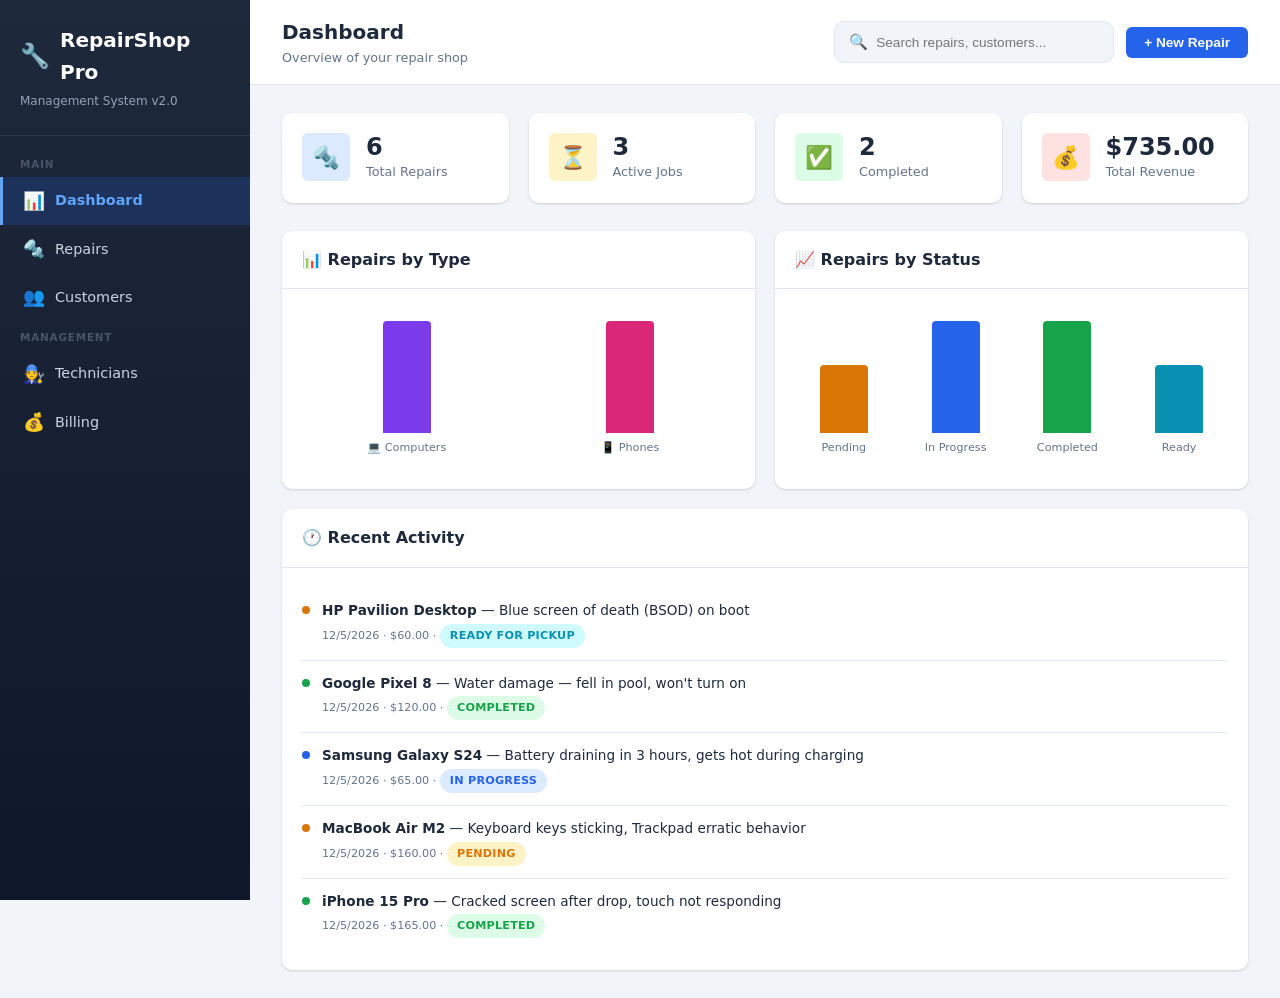
==== index.html @ 33c49027 "Create index.html" ====
<!DOCTYPE html>
<html lang="th">
<head>
    <meta charset="UTF-8">
    <meta name="viewport" content="width=device-width, initial-scale=1.0">
    <title>RepairShop Pro — Computer & Smartphone Repair Management</title>
    <link rel="stylesheet" href="style.css">
</head>
<body>

<!-- ───────── APP SHELL ───────── -->
<div class="app">
    <!-- SIDEBAR -->
    <aside class="sidebar" id="sidebar">
        <div class="sidebar-brand">
            <h1><span class="icon">🔧</span> RepairShop Pro</h1>
            <p>Management System v2.0</p>
        </div>
        <nav>
            <div class="nav-section">Main</div>
            <div class="nav-item active" data-page="dashboard">
                <span class="icon">📊</span> Dashboard
            </div>
            <div class="nav-item" data-page="repairs">
                <span class="icon">🔩</span> Repairs
            </div>
            <div class="nav-item" data-page="customers">
                <span class="icon">👥</span> Customers
            </div>
            <div class="nav-section">Management</div>
            <div class="nav-item" data-page="technicians">
                <span class="icon">🧑‍🔧</span> Technicians
            </div>
            <div class="nav-item" data-page="billing">
                <span class="icon">💰</span> Billing
            </div>
        </nav>
    </aside>

    <!-- MAIN -->
    <div class="main">
        <!-- TOP BAR -->
        <header class="topbar">
            <div class="topbar-left">
                <h2 id="pageTitle">Dashboard</h2>
                <p id="pageSubtitle">Overview of your repair shop</p>
            </div>
            <div class="topbar-right">
                <div class="search-box">
                    <span class="icon">🔍</span>
                    <input type="text" id="globalSearch" placeholder="Search repairs, customers...">
                </div>
                <button class="btn btn-primary" id="addNewBtn">+ New Repair</button>
            </div>
        </header>

        <!-- CONTENT -->
        <div class="content">

            <!-- ════════════ DASHBOARD PAGE ════════════ -->
            <div class="page active" id="page-dashboard">
                <div class="stats-grid" id="statsGrid"></div>
                <div style="display:grid; grid-template-columns:1fr 1fr; gap:20px;">
                    <div class="card">
                        <div class="card-header"><h3>📊 Repairs by Type</h3></div>
                        <div class="card-body"><div class="chart-bars" id="typeChart"></div></div>
                    </div>
                    <div class="card">
                        <div class="card-header"><h3>📈 Repairs by Status</h3></div>
                        <div class="card-body"><div class="chart-bars" id="statusChart"></div></div>
                    </div>
                </div>
                <div class="card" style="margin-top:20px;">
                    <div class="card-header"><h3>🕐 Recent Activity</h3></div>
                    <div class="card-body"><div class="activity-list" id="recentActivity"></div></div>
                </div>
            </div>

            <!-- ════════════ REPAIRS PAGE ════════════ -->
            <div class="page" id="page-repairs">
                <div style="display:flex; gap:10px; margin-bottom:18px; flex-wrap:wrap; align-items:center;">
                    <select id="filterStatus" style="padding:8px 12px; border:1px solid var(--border); border-radius:var(--radius-sm); font-size:.85rem;">
                        <option value="">All Statuses</option>
                        <option value="Pending">Pending</option>
                        <option value="In Progress">In Progress</option>
                        <option value="Completed">Completed</option>
                        <option value="Ready for Pickup">Ready for Pickup</option>
                        <option value="Cancelled">Cancelled</option>
                    </select>
                    <select id="filterType" style="padding:8px 12px; border:1px solid var(--border); border-radius:var(--radius-sm); font-size:.85rem;">
                        <option value="">All Types</option>
                        <option value="Computer">Computer</option>
                        <option value="Smartphone">Smartphone</option>
                    </select>
                    <button class="btn btn-primary" onclick="openRepairModal()">+ New Repair</button>
                </div>
                <div class="card">
                    <div class="card-body">
                        <div class="table-wrap">
                            <table>
                                <thead>
                                    <tr>
                                        <th>ID</th>
                                        <th>Customer</th>
                                        <th>Device</th>
                                        <th>Type</th>
                                        <th>Issue</th>
                                        <th>Status</th>
                                        <th>Cost</th>
                                        <th>Date</th>
                                        <th>Actions</th>
                                    </tr>
                                </thead>
                                <tbody id="repairsTable"></tbody>
                            </table>
                        </div>
                        <div class="empty-state" id="repairsEmpty" style="display:none;">
                            <div class="icon">🔩</div>
                            <h4>No repairs yet</h4>
                            <p>Click "New Repair" to add the first repair job.</p>
                        </div>
                    </div>
                </div>
            </div>

            <!-- ════════════ CUSTOMERS PAGE ════════════ -->
            <div class="page" id="page-customers">
                <div style="display:flex; gap:10px; margin-bottom:18px;">
                    <button class="btn btn-primary" onclick="openCustomerModal()">+ New Customer</button>
                </div>
                <div class="card">
                    <div class="card-body">
                        <div class="table-wrap">
                            <table>
                                <thead><tr><th>ID</th><th>Name</th><th>Email</th><th>Phone</th><th>Total Repairs</th><th>Total Spent</th><th>Actions</th></tr></thead>
                                <tbody id="customersTable"></tbody>
                            </table>
                        </div>
                        <div class="empty-state" id="customersEmpty" style="display:none;">
                            <div class="icon">👥</div>
                            <h4>No customers yet</h4>
                            <p>Add your first customer to get started.</p>
                        </div>
                    </div>
                </div>
            </div>

            <!-- ════════════ TECHNICIANS PAGE ════════════ -->
            <div class="page" id="page-technicians">
                <div style="display:flex; gap:10px; margin-bottom:18px;">
                    <button class="btn btn-primary" onclick="openTechnicianModal()">+ New Technician</button>
                </div>
                <div class="card">
                    <div class="card-body">
                        <div class="table-wrap">
                            <table>
                                <thead><tr><th>ID</th><th>Name</th><th>Specialization</th><th>Active Repairs</th><th>Completed</th><th>Rating</th><th>Actions</th></tr></thead>
                                <tbody id="techniciansTable"></tbody>
                            </table>
                        </div>
                        <div class="empty-state" id="techniciansEmpty" style="display:none;">
                            <div class="icon">🧑‍🔧</div>
                            <h4>No technicians yet</h4>
                            <p>Add technicians to assign them to repair jobs.</p>
                        </div>
                    </div>
                </div>
            </div>

            <!-- ════════════ BILLING PAGE ════════════ -->
            <div class="page" id="page-billing">
                <div class="stats-grid" id="billingStats"></div>
                <div class="card">
                    <div class="card-header"><h3>💰 Invoices</h3></div>
                    <div class="card-body">
                        <div class="table-wrap">
                            <table>
                                <thead><tr><th>Invoice #</th><th>Customer</th><th>Repair</th><th>Parts</th><th>Labor</th><th>Tax</th><th>Total</th><th>Status</th></tr></thead>
                                <tbody id="billingTable"></tbody>
                            </table>
                        </div>
                        <div class="empty-state" id="billingEmpty" style="display:none;">
                            <div class="icon">💰</div>
                            <h4>No invoices yet</h4>
                            <p>Invoices are generated when repairs are completed.</p>
                        </div>
                    </div>
                </div>
            </div>
        </div>
    </div>
</div>

<!-- ══════════════════════════════════════════ -->
<!-- MODALS -->
<!-- ══════════════════════════════════════════ -->

<!-- REPAIR MODAL -->
<div class="modal-overlay" id="repairModal">
    <div class="modal">
        <div class="modal-header">
            <h3 id="repairModalTitle">New Repair</h3>
            <button class="modal-close" onclick="closeModal('repairModal')">&times;</button>
        </div>
        <div class="modal-body">
            <form id="repairForm" class="form-grid" onsubmit="saveRepair(event)">
                <input type="hidden" id="repairId">
                <div class="form-group">
                    <label>Device Type *</label>
                    <select id="repairDeviceType" required onchange="toggleDeviceFields()">
                        <option value="">Select type...</option>
                        <option value="Computer">Computer</option>
                        <option value="Smartphone">Smartphone</option>
                    </select>
                </div>
                <div class="form-group">
                    <label>Customer *</label>
                    <select id="repairCustomer" required></select>
                </div>
                <div class="form-group">
                    <label>Technician</label>
                    <select id="repairTechnician">
                        <option value="">Unassigned</option>
                    </select>
                </div>
                <div class="form-group">
                    <label>Device Name *</label>
                    <input type="text" id="repairDeviceName" placeholder="e.g. Dell XPS 15" required>
                </div>
                <div class="form-group" id="computerSpecGroup">
                    <label>OS / Platform</label>
                    <input type="text" id="repairOS" placeholder="e.g. Windows 11, macOS">
                </div>
                <div class="form-group" id="phoneSpecGroup">
                    <label>Operating System</label>
                    <select id="repairPhoneOS">
                        <option value="">Select OS...</option>
                        <option value="iOS">iOS</option>
                        <option value="Android">Android</option>
                        <option value="HarmonyOS">HarmonyOS</option>
                    </select>
                </div>
                <div class="form-group full">
                    <label>Issue Description *</label>
                    <textarea id="repairIssue" placeholder="Describe the problem..." required></textarea>
                </div>
                <div class="form-group">
                    <label>Status</label>
                    <select id="repairStatus">
                        <option value="Pending">Pending</option>
                        <option value="In Progress">In Progress</option>
                        <option value="Completed">Completed</option>
                        <option value="Ready for Pickup">Ready for Pickup</option>
                        <option value="Cancelled">Cancelled</option>
                    </select>
                </div>
                <div class="form-group">
                    <label>Parts Cost ($)</label>
                    <input type="number" id="repairPartsCost" min="0" step="0.01" value="0">
                </div>
                <div class="form-group">
                    <label>Labor Hours</label>
                    <input type="number" id="repairLaborHours" min="0" step="0.5" value="1">
                </div>
                <div class="form-group">
                    <label>Priority</label>
                    <select id="repairPriority">
                        <option value="Normal">Normal</option>
                        <option value="High">High</option>
                        <option value="Urgent">Urgent</option>
                    </select>
                </div>
                <div class="form-group full">
                    <label>Additional Notes</label>
                    <textarea id="repairNotes" placeholder="Any extra notes..."></textarea>
                </div>
                <div class="form-actions">
                    <button type="button" class="btn btn-outline" onclick="closeModal('repairModal')">Cancel</button>
                    <button type="submit" class="btn btn-primary">Save Repair</button>
                </div>
            </form>
        </div>
    </div>
</div>

<!-- CUSTOMER MODAL -->
<div class="modal-overlay" id="customerModal">
    <div class="modal">
        <div class="modal-header">
            <h3 id="customerModalTitle">New Customer</h3>
            <button class="modal-close" onclick="closeModal('customerModal')">&times;</button>
        </div>
        <div class="modal-body">
            <form id="customerForm" class="form-grid" onsubmit="saveCustomer(event)">
                <input type="hidden" id="customerId">
                <div class="form-group">
                    <label>Full Name *</label>
                    <input type="text" id="customerName" placeholder="John Doe" required>
                </div>
                <div class="form-group">
                    <label>Email *</label>
                    <input type="email" id="customerEmail" placeholder="john@email.com" required>
                </div>
                <div class="form-group">
                    <label>Phone *</label>
                    <input type="tel" id="customerPhone" placeholder="+1 234 567 890" required>
                </div>
                <div class="form-group">
                    <label>Address</label>
                    <input type="text" id="customerAddress" placeholder="123 Main St, City">
                </div>
                <div class="form-actions">
                    <button type="button" class="btn btn-outline" onclick="closeModal('customerModal')">Cancel</button>
                    <button type="submit" class="btn btn-primary">Save Customer</button>
                </div>
            </form>
        </div>
    </div>
</div>

<!-- TECHNICIAN MODAL -->
<div class="modal-overlay" id="technicianModal">
    <div class="modal">
        <div class="modal-header">
            <h3 id="techModalTitle">New Technician</h3>
            <button class="modal-close" onclick="closeModal('technicianModal')">&times;</button>
        </div>
        <div class="modal-body">
            <form id="technicianForm" class="form-grid" onsubmit="saveTechnician(event)">
                <input type="hidden" id="technicianId">
                <div class="form-group">
                    <label>Full Name *</label>
                    <input type="text" id="techName" placeholder="Jane Smith" required>
                </div>
                <div class="form-group">
                    <label>Specialization *</label>
                    <select id="techSpecialization" required>
                        <option value="">Select...</option>
                        <option value="Computer Hardware">Computer Hardware</option>
                        <option value="Computer Software">Computer Software</option>
                        <option value="Smartphone Hardware">Smartphone Hardware</option>
                        <option value="Smartphone Software">Smartphone Software</option>
                        <option value="General">General</option>
                    </select>
                </div>
                <div class="form-group">
                    <label>Phone</label>
                    <input type="tel" id="techPhone" placeholder="+1 234 567 890">
                </div>
                <div class="form-group">
                    <label>Hourly Rate ($)</label>
                    <input type="number" id="techRate" min="0" step="0.5" value="25">
                </div>
                <div class="form-group full">
                    <label>Skills (comma-separated)</label>
                    <input type="text" id="techSkills" placeholder="e.g. Soldering, Diagnostics, Screen replacement">
                </div>
                <div class="form-actions">
                    <button type="button" class="btn btn-outline" onclick="closeModal('technicianModal')">Cancel</button>
                    <button type="submit" class="btn btn-primary">Save Technician</button>
                </div>
            </form>
        </div>
    </div>
</div>

<!-- DETAIL MODAL -->
<div class="modal-overlay" id="detailModal">
    <div class="modal">
        <div class="modal-header">
            <h3>Repair Details</h3>
            <button class="modal-close" onclick="closeModal('detailModal')">&times;</button>
        </div>
        <div class="modal-body" id="detailContent"></div>
    </div>
</div>

<!-- TOAST CONTAINER -->
<div class="toast-container" id="toastContainer"></div>

<!-- ═══════════════════════════════════════════════════════ -->
<!-- JAVASCRIPT — LINKED EXTERNAL FILE                       -->
<!-- ═══════════════════════════════════════════════════════ -->
<script src="app.js"></script>
</body>
</html>
---- style.css ----
/* ───────── CSS RESET & VARIABLES ───────── */
*, *::before, *::after { box-sizing: border-box; margin: 0; padding: 0; }

:root {
    --primary: #2563eb;
    --primary-dark: #1d4ed8;
    --primary-light: #dbeafe;
    --success: #16a34a;
    --success-light: #dcfce7;
    --warning: #d97706;
    --warning-light: #fef3c7;
    --danger: #dc2626;
    --danger-light: #fee2e2;
    --info: #0891b2;
    --info-light: #cffafe;
    --bg: #f1f5f9;
    --surface: #ffffff;
    --text: #1e293b;
    --text-muted: #64748b;
    --border: #e2e8f0;
    --shadow: 0 1px 3px rgba(0,0,0,.1), 0 1px 2px rgba(0,0,0,.06);
    --shadow-md: 0 4px 6px -1px rgba(0,0,0,.1), 0 2px 4px -2px rgba(0,0,0,.1);
    --shadow-lg: 0 10px 15px -3px rgba(0,0,0,.1), 0 4px 6px -4px rgba(0,0,0,.1);
    --radius: 10px;
    --radius-sm: 6px;
    --transition: .2s ease;
}

body {
    font-family: 'Segoe UI', system-ui, -apple-system, sans-serif;
    background: var(--bg);
    color: var(--text);
    line-height: 1.6;
    min-height: 100vh;
}

/* ───────── LAYOUT ───────── */
.app { display: flex; min-height: 100vh; }

/* ───────── SIDEBAR ───────── */
.sidebar {
    width: 250px;
    background: linear-gradient(180deg, #1e293b 0%, #0f172a 100%);
    color: #fff;
    padding: 0;
    display: flex;
    flex-direction: column;
    position: fixed;
    top: 0; left: 0; bottom: 0;
    z-index: 100;
    transition: transform var(--transition);
}

.sidebar-brand {
    padding: 24px 20px;
    border-bottom: 1px solid rgba(255,255,255,.08);
}

.sidebar-brand h1 {
    font-size: 1.25rem;
    font-weight: 700;
    display: flex;
    align-items: center;
    gap: 10px;
}

.sidebar-brand h1 .icon { font-size: 1.5rem; }

.sidebar-brand p {
    font-size: .75rem;
    color: #94a3b8;
    margin-top: 4px;
}

.sidebar nav { flex: 1; padding: 12px 0; overflow-y: auto; }

.nav-section { padding: 8px 20px 4px; font-size: .65rem; text-transform: uppercase; letter-spacing: .08em; color: #475569; font-weight: 600; }

.nav-item {
    display: flex;
    align-items: center;
    gap: 12px;
    padding: 10px 20px;
    cursor: pointer;
    transition: all var(--transition);
    color: #cbd5e1;
    font-size: .9rem;
    border-left: 3px solid transparent;
}

.nav-item:hover { background: rgba(255,255,255,.05); color: #fff; }
.nav-item.active { background: rgba(37,99,235,.2); color: #60a5fa; border-left-color: #60a5fa; font-weight: 600; }
.nav-item .icon { width: 20px; text-align: center; font-size: 1.1rem; }

/* ───────── MAIN CONTENT ───────── */
.main { flex: 1; margin-left: 250px; display: flex; flex-direction: column; min-height: 100vh; }

/* ───────── TOP BAR ───────── */
.topbar {
    background: var(--surface);
    border-bottom: 1px solid var(--border);
    padding: 16px 32px;
    display: flex;
    align-items: center;
    justify-content: space-between;
    position: sticky;
    top: 0;
    z-index: 50;
}

.topbar-left h2 { font-size: 1.25rem; font-weight: 700; }
.topbar-left p { font-size: .8rem; color: var(--text-muted); }

.topbar-right { display: flex; align-items: center; gap: 12px; }

.search-box {
    display: flex;
    align-items: center;
    background: var(--bg);
    border: 1px solid var(--border);
    border-radius: var(--radius);
    padding: 8px 14px;
    gap: 8px;
    width: 280px;
}

.search-box input {
    border: none;
    background: transparent;
    outline: none;
    font-size: .85rem;
    width: 100%;
    color: var(--text);
}

.search-box .icon { color: var(--text-muted); font-size: .95rem; }

.btn {
    display: inline-flex;
    align-items: center;
    gap: 6px;
    padding: 8px 18px;
    border: none;
    border-radius: var(--radius-sm);
    font-size: .85rem;
    font-weight: 600;
    cursor: pointer;
    transition: all var(--transition);
    white-space: nowrap;
}

.btn-primary { background: var(--primary); color: #fff; }
.btn-primary:hover { background: var(--primary-dark); }
.btn-success { background: var(--success); color: #fff; }
.btn-success:hover { background: #15803d; }
.btn-danger { background: var(--danger); color: #fff; }
.btn-danger:hover { background: #b91c1c; }
.btn-warning { background: var(--warning); color: #fff; }
.btn-warning:hover { background: #b45309; }
.btn-outline { background: transparent; color: var(--text); border: 1px solid var(--border); }
.btn-outline:hover { background: var(--bg); }
.btn-sm { padding: 5px 10px; font-size: .75rem; }
.btn-icon { padding: 6px 8px; }

/* ───────── CONTENT AREA ───────── */
.content { padding: 28px 32px; flex: 1; }

.page { display: none; }
.page.active { display: block; animation: fadeIn .3s ease; }

@keyframes fadeIn { from { opacity: 0; transform: translateY(8px); } to { opacity: 1; transform: translateY(0); } }

/* ───────── DASHBOARD CARDS ───────── */
.stats-grid {
    display: grid;
    grid-template-columns: repeat(auto-fit, minmax(220px, 1fr));
    gap: 20px;
    margin-bottom: 28px;
}

.stat-card {
    background: var(--surface);
    border-radius: var(--radius);
    padding: 20px;
    box-shadow: var(--shadow);
    display: flex;
    align-items: flex-start;
    gap: 16px;
    transition: transform var(--transition), box-shadow var(--transition);
}

.stat-card:hover { transform: translateY(-2px); box-shadow: var(--shadow-md); }

.stat-icon {
    width: 48px;
    height: 48px;
    border-radius: var(--radius-sm);
    display: flex;
    align-items: center;
    justify-content: center;
    font-size: 1.4rem;
    flex-shrink: 0;
}

.stat-icon.blue { background: var(--primary-light); }
.stat-icon.green { background: var(--success-light); }
.stat-icon.orange { background: var(--warning-light); }
.stat-icon.red { background: var(--danger-light); }

.stat-info h3 { font-size: 1.5rem; font-weight: 700; line-height: 1.2; }
.stat-info p { font-size: .8rem; color: var(--text-muted); }

/* ───────── CARDS / PANELS ───────── */
.card {
    background: var(--surface);
    border-radius: var(--radius);
    box-shadow: var(--shadow);
    overflow: hidden;
}

.card-header {
    padding: 16px 20px;
    border-bottom: 1px solid var(--border);
    display: flex;
    align-items: center;
    justify-content: space-between;
}

.card-header h3 { font-size: 1rem; font-weight: 700; }

.card-body { padding: 20px; }

/* ───────── TABLE ───────── */
.table-wrap { overflow-x: auto; }

table {
    width: 100%;
    border-collapse: collapse;
    font-size: .85rem;
}

thead th {
    text-align: left;
    padding: 12px 16px;
    background: #f8fafc;
    font-weight: 600;
    color: var(--text-muted);
    font-size: .75rem;
    text-transform: uppercase;
    letter-spacing: .04em;
    border-bottom: 1px solid var(--border);
    white-space: nowrap;
}

tbody td {
    padding: 12px 16px;
    border-bottom: 1px solid var(--border);
    vertical-align: middle;
}

tbody tr:hover { background: #f8fafc; }
tbody tr:last-child td { border-bottom: none; }

.badge {
    display: inline-block;
    padding: 3px 10px;
    border-radius: 20px;
    font-size: .7rem;
    font-weight: 600;
    text-transform: uppercase;
    letter-spacing: .02em;
}

.badge-pending { background: var(--warning-light); color: var(--warning); }
.badge-progress { background: var(--primary-light); color: var(--primary); }
.badge-completed { background: var(--success-light); color: var(--success); }
.badge-ready { background: var(--info-light); color: var(--info); }
.badge-cancelled { background: var(--danger-light); color: var(--danger); }
.badge-computer { background: #ede9fe; color: #7c3aed; }
.badge-phone { background: #fce7f3; color: #db2777; }

.actions { display: flex; gap: 4px; }

/* ───────── FORMS ───────── */
.form-grid {
    display: grid;
    grid-template-columns: 1fr 1fr;
    gap: 18px;
}

.form-group { display: flex; flex-direction: column; gap: 6px; }
.form-group.full { grid-column: 1 / -1; }

.form-group label {
    font-size: .8rem;
    font-weight: 600;
    color: var(--text-muted);
}

.form-group input,
.form-group select,
.form-group textarea {
    padding: 9px 13px;
    border: 1px solid var(--border);
    border-radius: var(--radius-sm);
    font-size: .85rem;
    font-family: inherit;
    color: var(--text);
    background: var(--surface);
    transition: border-color var(--transition);
    outline: none;
}

.form-group input:focus,
.form-group select:focus,
.form-group textarea:focus {
    border-color: var(--primary);
    box-shadow: 0 0 0 3px var(--primary-light);
}

.form-group textarea { resize: vertical; min-height: 80px; }

.form-actions {
    grid-column: 1 / -1;
    display: flex;
    gap: 10px;
    justify-content: flex-end;
    padding-top: 10px;
    border-top: 1px solid var(--border);
    margin-top: 8px;
}

/* ───────── MODAL ───────── */
.modal-overlay {
    display: none;
    position: fixed;
    inset: 0;
    background: rgba(0,0,0,.5);
    z-index: 200;
    align-items: center;
    justify-content: center;
    animation: fadeIn .2s ease;
}

.modal-overlay.active { display: flex; }

.modal {
    background: var(--surface);
    border-radius: var(--radius);
    width: 95%;
    max-width: 640px;
    max-height: 90vh;
    overflow-y: auto;
    box-shadow: var(--shadow-lg);
    animation: slideUp .3s ease;
}

@keyframes slideUp { from { transform: translateY(20px); opacity: 0; } to { transform: translateY(0); opacity: 1; } }

.modal-header {
    padding: 18px 24px;
    border-bottom: 1px solid var(--border);
    display: flex;
    align-items: center;
    justify-content: space-between;
}

.modal-header h3 { font-size: 1.1rem; font-weight: 700; }

.modal-close {
    background: none;
    border: none;
    font-size: 1.5rem;
    cursor: pointer;
    color: var(--text-muted);
    padding: 0 4px;
}

.modal-close:hover { color: var(--text); }

.modal-body { padding: 24px; }

/* ───────── EMPTY STATE ───────── */
.empty-state {
    text-align: center;
    padding: 60px 20px;
    color: var(--text-muted);
}

.empty-state .icon { font-size: 3rem; margin-bottom: 12px; }
.empty-state h4 { font-size: 1rem; color: var(--text); margin-bottom: 6px; }
.empty-state p { font-size: .85rem; max-width: 400px; margin: 0 auto; }

/* ───────── TOAST ───────── */
.toast-container {
    position: fixed;
    top: 20px;
    right: 20px;
    z-index: 300;
    display: flex;
    flex-direction: column;
    gap: 8px;
}

.toast {
    padding: 12px 20px;
    border-radius: var(--radius-sm);
    color: #fff;
    font-size: .85rem;
    font-weight: 500;
    box-shadow: var(--shadow-md);
    animation: slideIn .3s ease, fadeOut .3s ease 2.7s forwards;
    display: flex;
    align-items: center;
    gap: 8px;
}

.toast-success { background: var(--success); }
.toast-error { background: var(--danger); }
.toast-info { background: var(--primary); }

@keyframes slideIn { from { transform: translateX(100px); opacity: 0; } to { transform: translateX(0); opacity: 1; } }
@keyframes fadeOut { to { opacity: 0; transform: translateY(-10px); } }

/* ───────── CHARTS (CSS-ONLY BAR CHART) ───────── */
.chart-bars {
    display: flex;
    align-items: flex-end;
    gap: 14px;
    height: 160px;
    padding: 12px 0;
}

.chart-bar-group { flex: 1; display: flex; flex-direction: column; align-items: center; gap: 6px; height: 100%; justify-content: flex-end; }

.chart-bar {
    width: 100%;
    max-width: 48px;
    border-radius: 4px 4px 0 0;
    transition: height .5s ease;
    position: relative;
}

.chart-bar .tooltip {
    position: absolute;
    top: -28px;
    left: 50%;
    transform: translateX(-50%);
    background: var(--text);
    color: #fff;
    padding: 2px 8px;
    border-radius: 4px;
    font-size: .7rem;
    font-weight: 600;
    white-space: nowrap;
    opacity: 0;
    pointer-events: none;
    transition: opacity var(--transition);
}

.chart-bar:hover .tooltip { opacity: 1; }

.chart-label { font-size: .7rem; color: var(--text-muted); font-weight: 500; }

/* ───────── RECENT ACTIVITY ───────── */
.activity-list { display: flex; flex-direction: column; gap: 0; }

.activity-item {
    display: flex;
    gap: 12px;
    padding: 12px 0;
    border-bottom: 1px solid var(--border);
    font-size: .85rem;
}

.activity-item:last-child { border-bottom: none; }

.activity-dot {
    width: 8px;
    height: 8px;
    border-radius: 50%;
    margin-top: 6px;
    flex-shrink: 0;
}

.activity-time { font-size: .7rem; color: var(--text-muted); margin-top: 2px; }

/* ───────── RESPONSIVE ───────── */
@media (max-width: 768px) {
    .sidebar { transform: translateX(-100%); }
    .sidebar.open { transform: translateX(0); }
    .main { margin-left: 0; }
    .topbar { padding: 12px 16px; }
    .content { padding: 16px; }
    .form-grid { grid-template-columns: 1fr; }
    .stats-grid { grid-template-columns: 1fr 1fr; }
    .search-box { width: 200px; }
}

@media (max-width: 480px) {
    .stats-grid { grid-template-columns: 1fr; }
}

/* ───────── SCROLLBAR ───────── */
::-webkit-scrollbar { width: 6px; }
::-webkit-scrollbar-track { background: transparent; }
::-webkit-scrollbar-thumb { background: #cbd5e1; border-radius: 3px; }
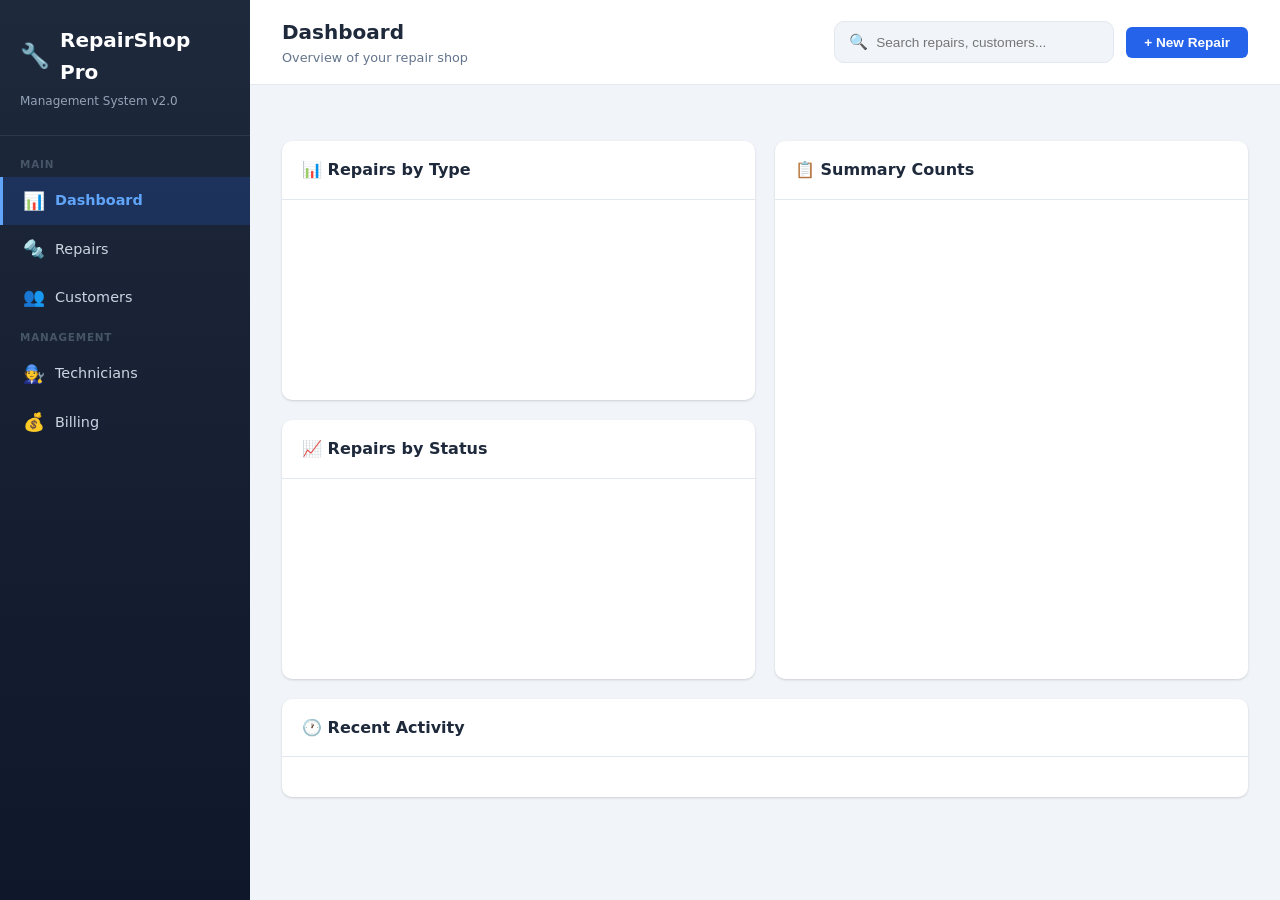
==== commit 80c9c113: "ptest01" ====
--- a/index.html
+++ b/index.html
@@ -58,70 +58,39 @@
         <div class="content">
 
             <!-- ════════════ DASHBOARD PAGE ════════════ -->
-            <div class="page active" id="page-dashboard">
-                <div class="stats-grid" id="statsGrid"></div>
-                <div style="display:grid; grid-template-columns:1fr 1fr; gap:20px;">
-                    <div class="card">
-                        <div class="card-header"><h3>📊 Repairs by Type</h3></div>
-                        <div class="card-body"><div class="chart-bars" id="typeChart"></div></div>
-                    </div>
-                    <div class="card">
-                        <div class="card-header"><h3>📈 Repairs by Status</h3></div>
-                        <div class="card-body"><div class="chart-bars" id="statusChart"></div></div>
-                    </div>
-                </div>
-                <div class="card" style="margin-top:20px;">
-                    <div class="card-header"><h3>🕐 Recent Activity</h3></div>
-                    <div class="card-body"><div class="activity-list" id="recentActivity"></div></div>
-                </div>
-            </div>
-
-            <!-- ════════════ REPAIRS PAGE ════════════ -->
-            <div class="page" id="page-repairs">
-                <div style="display:flex; gap:10px; margin-bottom:18px; flex-wrap:wrap; align-items:center;">
-                    <select id="filterStatus" style="padding:8px 12px; border:1px solid var(--border); border-radius:var(--radius-sm); font-size:.85rem;">
-                        <option value="">All Statuses</option>
-                        <option value="Pending">Pending</option>
-                        <option value="In Progress">In Progress</option>
-                        <option value="Completed">Completed</option>
-                        <option value="Ready for Pickup">Ready for Pickup</option>
-                        <option value="Cancelled">Cancelled</option>
-                    </select>
-                    <select id="filterType" style="padding:8px 12px; border:1px solid var(--border); border-radius:var(--radius-sm); font-size:.85rem;">
-                        <option value="">All Types</option>
-                        <option value="Computer">Computer</option>
-                        <option value="Smartphone">Smartphone</option>
-                    </select>
-                    <button class="btn btn-primary" onclick="openRepairModal()">+ New Repair</button>
-                </div>
-                <div class="card">
-                    <div class="card-body">
-                        <div class="table-wrap">
-                            <table>
-                                <thead>
-                                    <tr>
-                                        <th>ID</th>
-                                        <th>Customer</th>
-                                        <th>Device</th>
-                                        <th>Type</th>
-                                        <th>Issue</th>
-                                        <th>Status</th>
-                                        <th>Cost</th>
-                                        <th>Date</th>
-                                        <th>Actions</th>
-                                    </tr>
-                                </thead>
-                                <tbody id="repairsTable"></tbody>
-                            </table>
-                        </div>
-                        <div class="empty-state" id="repairsEmpty" style="display:none;">
-                            <div class="icon">🔩</div>
-                            <h4>No repairs yet</h4>
-                            <p>Click "New Repair" to add the first repair job.</p>
-                        </div>
-                    </div>
-                </div>
-            </div>
+                <div class="page active" id="page-dashboard">
+                    <div class="stats-grid" id="statsGrid"></div>
+                    
+                    <!-- แก้ไขโครงสร้างตรงนี้เป็นต้นไป -->
+                    <div style="display:grid; grid-template-columns:1fr 1fr; gap:20px;">
+                        
+                        <!-- ฝั่งซ้าย: กราฟ Type อยู่บน Status -->
+                        <div style="display:flex; flex-direction:column; gap:20px;">
+                            <div class="card">
+                                <div class="card-header"><h3>📊 Repairs by Type</h3></div>
+                                <div class="card-body"><div class="chart-bars" id="typeChart"></div></div>
+                            </div>
+                            <div class="card">
+                                <div class="card-header"><h3>📈 Repairs by Status</h3></div>
+                                <div class="card-body"><div class="chart-bars" id="statusChart"></div></div>
+                            </div>
+                        </div>
+
+                        <!-- ฝั่งขวา: สรุปจำนวนอุปกรณ์และสถานะ -->
+                        <div class="card">
+                            <div class="card-header"><h3>📋 Summary Counts</h3></div>
+                            <div class="card-body" id="summaryCounts">
+                                <!-- ข้อมูลจะถูกดึงมาใส่ตรงนี้ด้วย JavaScript -->
+                            </div>
+                        </div>
+
+                    </div>
+                    
+                    <div class="card" style="margin-top:20px;">
+                        <div class="card-header"><h3>🕐 Recent Activity</h3></div>
+                        <div class="card-body"><div class="activity-list" id="recentActivity"></div></div>
+                    </div>
+                </div>
 
             <!-- ════════════ CUSTOMERS PAGE ════════════ -->
             <div class="page" id="page-customers">
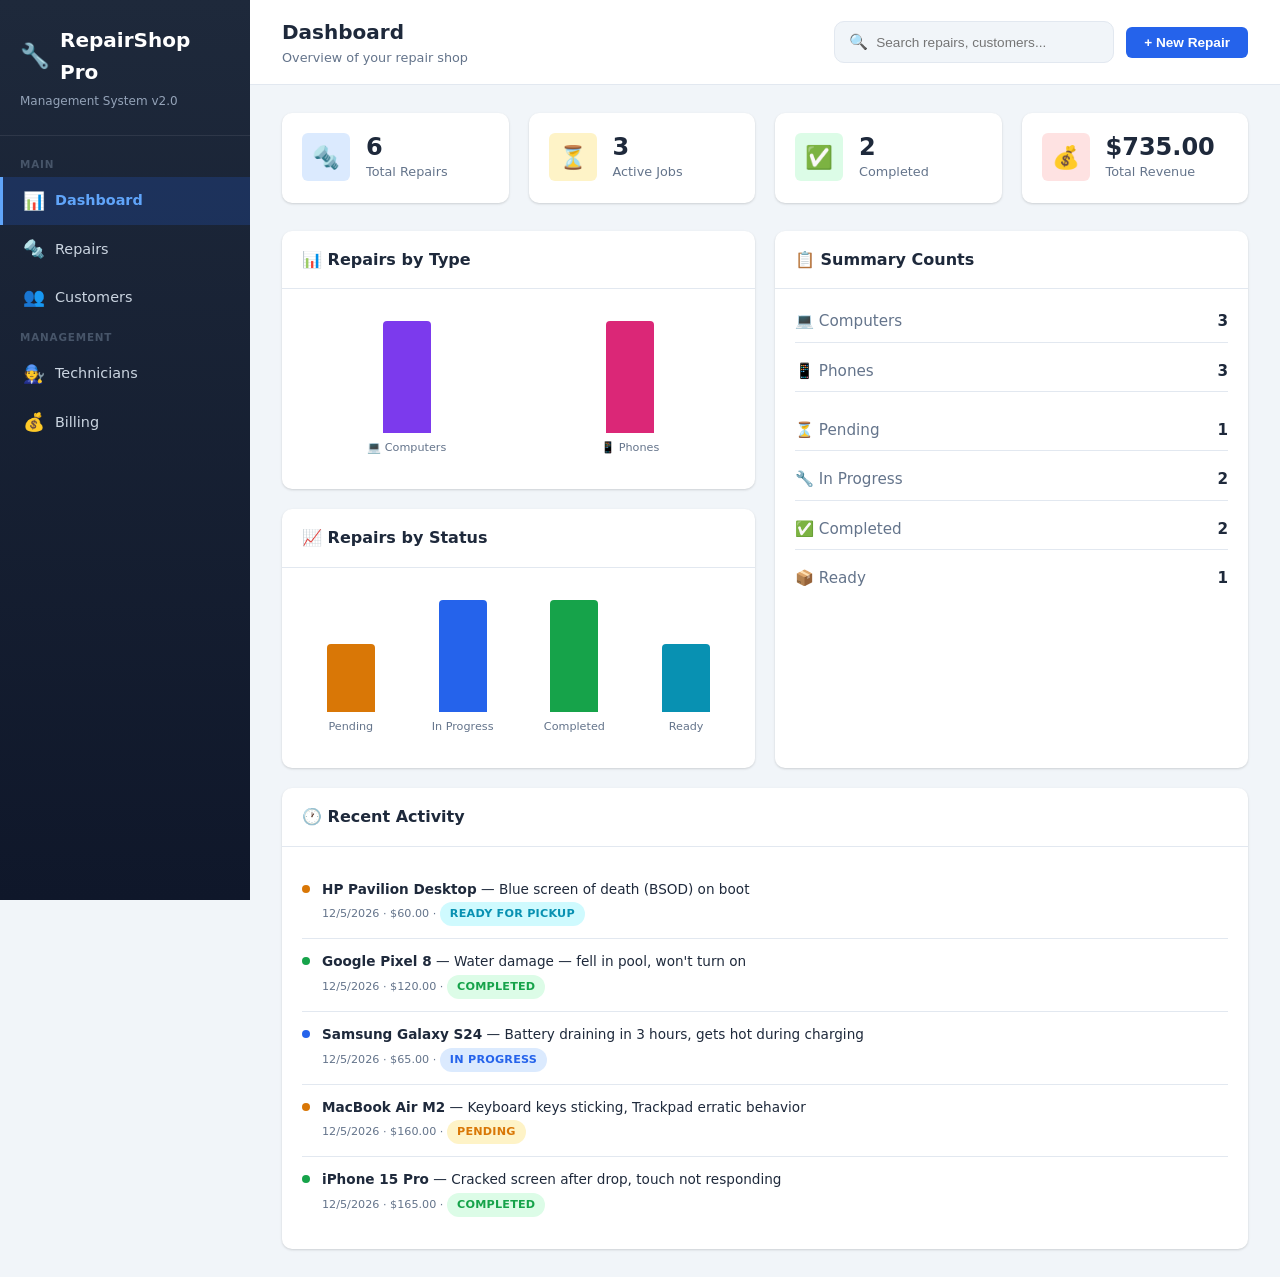
==== commit 1cf50040: "p_fixwebsize" ====
--- a/index.html
+++ b/index.html
@@ -58,39 +58,87 @@
         <div class="content">
 
             <!-- ════════════ DASHBOARD PAGE ════════════ -->
-                <div class="page active" id="page-dashboard">
-                    <div class="stats-grid" id="statsGrid"></div>
+            <div class="page active" id="page-dashboard">
+                <div class="stats-grid" id="statsGrid"></div>
+                
+                <!-- โครงสร้าง Grid แบ่งซ้าย-ขวา -->
+                <div style="display:grid; grid-template-columns:1fr 1fr; gap:20px; align-items: stretch;">
                     
-                    <!-- แก้ไขโครงสร้างตรงนี้เป็นต้นไป -->
-                    <div style="display:grid; grid-template-columns:1fr 1fr; gap:20px;">
-                        
-                        <!-- ฝั่งซ้าย: กราฟ Type อยู่บน Status -->
-                        <div style="display:flex; flex-direction:column; gap:20px;">
-                            <div class="card">
-                                <div class="card-header"><h3>📊 Repairs by Type</h3></div>
-                                <div class="card-body"><div class="chart-bars" id="typeChart"></div></div>
-                            </div>
-                            <div class="card">
-                                <div class="card-header"><h3>📈 Repairs by Status</h3></div>
-                                <div class="card-body"><div class="chart-bars" id="statusChart"></div></div>
-                            </div>
-                        </div>
-
-                        <!-- ฝั่งขวา: สรุปจำนวนอุปกรณ์และสถานะ -->
+                    <!-- ฝั่งซ้าย: กราฟ Type อยู่บน Status -->
+                    <div style="display:flex; flex-direction:column; gap:20px;">
                         <div class="card">
-                            <div class="card-header"><h3>📋 Summary Counts</h3></div>
-                            <div class="card-body" id="summaryCounts">
-                                <!-- ข้อมูลจะถูกดึงมาใส่ตรงนี้ด้วย JavaScript -->
-                            </div>
-                        </div>
-
-                    </div>
-                    
-                    <div class="card" style="margin-top:20px;">
-                        <div class="card-header"><h3>🕐 Recent Activity</h3></div>
-                        <div class="card-body"><div class="activity-list" id="recentActivity"></div></div>
-                    </div>
-                </div>
+                            <div class="card-header"><h3>📊 Repairs by Type</h3></div>
+                            <div class="card-body"><div class="chart-bars" id="typeChart"></div></div>
+                        </div>
+                        <div class="card">
+                            <div class="card-header"><h3>📈 Repairs by Status</h3></div>
+                            <div class="card-body"><div class="chart-bars" id="statusChart"></div></div>
+                        </div>
+                    </div>
+
+                    <!-- ฝั่งขวา: สรุปจำนวนอุปกรณ์และสถานะ -->
+                    <div class="card" style="display: flex; flex-direction: column;">
+                        <div class="card-header"><h3>📋 Summary Counts</h3></div>
+                        <!-- เพิ่ม id="summaryCounts" ตรงนี้เพื่อให้ app.js ดึงข้อมูลมาแสดง -->
+                        <div class="card-body" id="summaryCounts" style="flex-grow: 1;">
+                            <!-- ข้อมูลจะถูกโหลดผ่าน JavaScript -->
+                        </div>
+                    </div>
+
+                </div>
+                
+                <div class="card" style="margin-top:20px;">
+                    <div class="card-header"><h3>🕐 Recent Activity</h3></div>
+                    <div class="card-body"><div class="activity-list" id="recentActivity"></div></div>
+                </div>
+            </div>
+
+            <!-- ════════════ REPAIRS PAGE ════════════ -->
+            <div class="page" id="page-repairs">
+                <div style="display:flex; gap:10px; margin-bottom:18px; flex-wrap:wrap; align-items:center;">
+                    <select id="filterStatus" style="padding:8px 12px; border:1px solid var(--border); border-radius:var(--radius-sm); font-size:.85rem;">
+                        <option value="">All Statuses</option>
+                        <option value="Pending">Pending</option>
+                        <option value="In Progress">In Progress</option>
+                        <option value="Completed">Completed</option>
+                        <option value="Ready for Pickup">Ready for Pickup</option>
+                        <option value="Cancelled">Cancelled</option>
+                    </select>
+                    <select id="filterType" style="padding:8px 12px; border:1px solid var(--border); border-radius:var(--radius-sm); font-size:.85rem;">
+                        <option value="">All Types</option>
+                        <option value="Computer">Computer</option>
+                        <option value="Smartphone">Smartphone</option>
+                    </select>
+                    <button class="btn btn-primary" onclick="openRepairModal()">+ New Repair</button>
+                </div>
+                <div class="card">
+                    <div class="card-body">
+                        <div class="table-wrap">
+                            <table>
+                                <thead>
+                                    <tr>
+                                        <th>ID</th>
+                                        <th>Customer</th>
+                                        <th>Device</th>
+                                        <th>Type</th>
+                                        <th>Issue</th>
+                                        <th>Status</th>
+                                        <th>Cost</th>
+                                        <th>Date</th>
+                                        <th>Actions</th>
+                                    </tr>
+                                </thead>
+                                <tbody id="repairsTable"></tbody>
+                            </table>
+                        </div>
+                        <div class="empty-state" id="repairsEmpty" style="display:none;">
+                            <div class="icon">🔩</div>
+                            <h4>No repairs yet</h4>
+                            <p>Click "New Repair" to add the first repair job.</p>
+                        </div>
+                    </div>
+                </div>
+            </div>
 
             <!-- ════════════ CUSTOMERS PAGE ════════════ -->
             <div class="page" id="page-customers">
--- a/style.css
+++ b/style.css
@@ -485,23 +485,75 @@
 
 .activity-time { font-size: .7rem; color: var(--text-muted); margin-top: 2px; }
 
-/* ───────── RESPONSIVE ───────── */
+/* ───────── SCROLLBAR ───────── */
+::-webkit-scrollbar { width: 6px; }
+::-webkit-scrollbar-track { background: transparent; }
+::-webkit-scrollbar-thumb { background: #cbd5e1; border-radius: 3px; }
+
+/* ═════════════════════════════════════════════════════════════ */
+/* ───────── RESPONSIVE (ปรับแต่งใหม่ให้ยืดหยุ่นทุกอุปกรณ์) ───────── */
+/* ═════════════════════════════════════════════════════════════ */
+
+/* แท็บเล็ตและหน้าจอขนาดกลาง */
+@media (max-width: 992px) {
+    /* บังคับหน้าจอ Dashboard (กราฟและสรุป) ให้แสดงผล 1 คอลัมน์บนแท็บเล็ต/มือถือ */
+    #page-dashboard > div[style*="grid-template-columns"] {
+        grid-template-columns: 1fr !important;
+    }
+}
+
+/* แท็บเล็ตแนวตั้งและสมาร์ทโฟนทั่วไป */
 @media (max-width: 768px) {
     .sidebar { transform: translateX(-100%); }
     .sidebar.open { transform: translateX(0); }
     .main { margin-left: 0; }
-    .topbar { padding: 12px 16px; }
+    
+    /* จัดการแถบด้านบนให้พับลงมาสวยงาม */
+    .topbar { 
+        flex-direction: column; 
+        align-items: flex-start;
+        gap: 16px;
+        padding: 16px; 
+    }
+    .topbar-right {
+        width: 100%;
+        justify-content: space-between;
+    }
+    .search-box { width: 100%; max-width: none; flex-grow: 1; margin-right: 12px; }
+    
     .content { padding: 16px; }
     .form-grid { grid-template-columns: 1fr; }
     .stats-grid { grid-template-columns: 1fr 1fr; }
-    .search-box { width: 200px; }
-}
-
+    
+    /* ปรับแต่งป๊อปอัป Modal สำหรับมือถือ */
+    .modal {
+        width: 100%;
+        height: 100%;
+        max-width: none;
+        max-height: 100vh;
+        border-radius: 0;
+    }
+}
+
+/* สมาร์ทโฟนหน้าจอขนาดเล็ก */
 @media (max-width: 480px) {
     .stats-grid { grid-template-columns: 1fr; }
-}
-
-/* ───────── SCROLLBAR ───────── */
-::-webkit-scrollbar { width: 6px; }
-::-webkit-scrollbar-track { background: transparent; }
-::-webkit-scrollbar-thumb { background: #cbd5e1; border-radius: 3px; }+    
+    .topbar-right {
+        flex-direction: column;
+        align-items: stretch;
+        gap: 12px;
+    }
+    .search-box { margin-right: 0; }
+    .topbar-right .btn { width: 100%; justify-content: center; }
+
+    /* ปรับแต่งกลุ่มตัวกรองค้นหาในหน้า Repairs ให้เรียงกันเต็มจอแนวตั้ง */
+    .page > div[style*="display:flex"] {
+        flex-direction: column;
+        align-items: stretch !important;
+    }
+    .page > div[style*="display:flex"] > select,
+    .page > div[style*="display:flex"] > button {
+        width: 100%;
+    }
+}
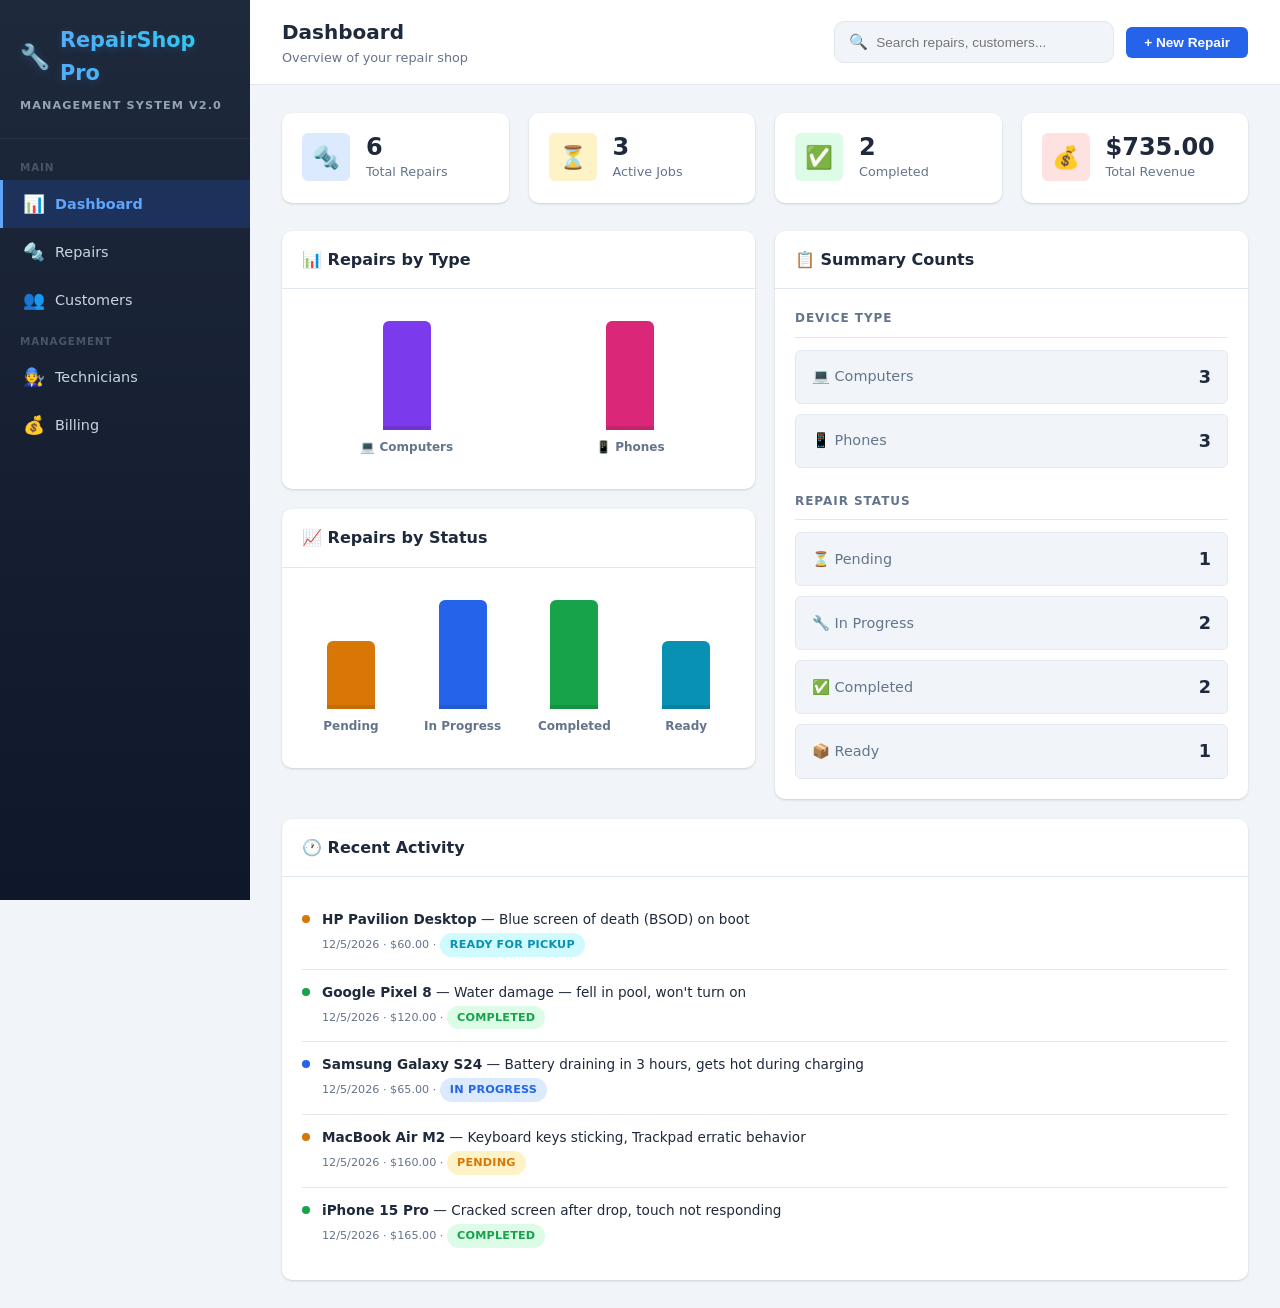
==== commit 310abde2: "p_fixrepair" ====
--- a/index.html
+++ b/index.html
@@ -95,20 +95,25 @@
 
             <!-- ════════════ REPAIRS PAGE ════════════ -->
             <div class="page" id="page-repairs">
-                <div style="display:flex; gap:10px; margin-bottom:18px; flex-wrap:wrap; align-items:center;">
-                    <select id="filterStatus" style="padding:8px 12px; border:1px solid var(--border); border-radius:var(--radius-sm); font-size:.85rem;">
-                        <option value="">All Statuses</option>
-                        <option value="Pending">Pending</option>
-                        <option value="In Progress">In Progress</option>
-                        <option value="Completed">Completed</option>
-                        <option value="Ready for Pickup">Ready for Pickup</option>
-                        <option value="Cancelled">Cancelled</option>
-                    </select>
-                    <select id="filterType" style="padding:8px 12px; border:1px solid var(--border); border-radius:var(--radius-sm); font-size:.85rem;">
-                        <option value="">All Types</option>
-                        <option value="Computer">Computer</option>
-                        <option value="Smartphone">Smartphone</option>
-                    </select>
+                <div style="display:flex; gap:12px; margin-bottom:18px; flex-wrap:wrap; align-items:center;">
+                    <div class="select-wrapper">
+                        <select id="filterStatus" class="custom-select">
+                            <option value="">📋 All Statuses</option>
+                            <option value="Pending">⏳ Pending</option>
+                            <option value="In Progress">🔧 In Progress</option>
+                            <option value="Completed">✅ Completed</option>
+                            <option value="Ready for Pickup">📦 Ready for Pickup</option>
+                            <option value="Cancelled">❌ Cancelled</option>
+                        </select>
+                    </div>
+
+                    <div class="select-wrapper">
+                        <select id="filterType" class="custom-select">
+                            <option value="">⚙️ All Types</option>
+                            <option value="Computer">💻 Computer</option>
+                            <option value="Smartphone">📱 Smartphone</option>
+                        </select>
+                    </div>
                     <button class="btn btn-primary" onclick="openRepairModal()">+ New Repair</button>
                 </div>
                 <div class="card">
--- a/style.css
+++ b/style.css
@@ -51,25 +51,75 @@
     transition: transform var(--transition);
 }
 
+/* ───────── SIDEBAR BRAND (ปรับแต่งลูกเล่นใหม่) ───────── */
 .sidebar-brand {
     padding: 24px 20px;
-    border-bottom: 1px solid rgba(255,255,255,.08);
+    border-bottom: 1px solid rgba(255,255,255,.05);
+    position: relative;
+    overflow: hidden;
+    cursor: pointer;
+    transition: background 0.3s ease;
+}
+
+.sidebar-brand::before {
+    content: '';
+    position: absolute;
+    top: -50%; left: -50%;
+    width: 200%; height: 200%;
+    background: radial-gradient(circle, rgba(56, 189, 248, 0.15) 0%, transparent 60%);
+    opacity: 0;
+    transition: opacity 0.5s ease;
+    pointer-events: none;
+    z-index: 0;
+}
+
+.sidebar-brand:hover::before {
+    opacity: 1;
+}
+
+.sidebar-brand:hover {
+    background: rgba(255, 255, 255, 0.02);
 }
 
 .sidebar-brand h1 {
-    font-size: 1.25rem;
-    font-weight: 700;
+    font-size: 1.3rem;
+    font-weight: 800;
     display: flex;
     align-items: center;
     gap: 10px;
-}
-
-.sidebar-brand h1 .icon { font-size: 1.5rem; }
+    position: relative;
+    z-index: 1;
+    background: linear-gradient(90deg, #60a5fa 0%, #22d3ee 100%);
+    -webkit-background-clip: text;
+    -webkit-text-fill-color: transparent;
+    text-shadow: 0 2px 10px rgba(96, 165, 250, 0.2);
+}
+
+.sidebar-brand h1 .icon { 
+    font-size: 1.5rem; 
+    -webkit-text-fill-color: initial;
+    display: inline-block;
+    transition: transform 0.5s cubic-bezier(0.175, 0.885, 0.32, 1.275);
+}
+
+.sidebar-brand:hover h1 .icon {
+    transform: rotate(25deg) scale(1.15);
+}
 
 .sidebar-brand p {
-    font-size: .75rem;
+    font-size: 0.7rem;
     color: #94a3b8;
-    margin-top: 4px;
+    margin-top: 6px;
+    position: relative;
+    z-index: 1;
+    text-transform: uppercase;
+    letter-spacing: 0.1em;
+    font-weight: 600;
+    transition: color 0.3s ease;
+}
+
+.sidebar-brand:hover p {
+    color: #cbd5e1;
 }
 
 .sidebar nav { flex: 1; padding: 12px 0; overflow-y: auto; }
@@ -422,46 +472,6 @@
 @keyframes slideIn { from { transform: translateX(100px); opacity: 0; } to { transform: translateX(0); opacity: 1; } }
 @keyframes fadeOut { to { opacity: 0; transform: translateY(-10px); } }
 
-/* ───────── CHARTS (CSS-ONLY BAR CHART) ───────── */
-.chart-bars {
-    display: flex;
-    align-items: flex-end;
-    gap: 14px;
-    height: 160px;
-    padding: 12px 0;
-}
-
-.chart-bar-group { flex: 1; display: flex; flex-direction: column; align-items: center; gap: 6px; height: 100%; justify-content: flex-end; }
-
-.chart-bar {
-    width: 100%;
-    max-width: 48px;
-    border-radius: 4px 4px 0 0;
-    transition: height .5s ease;
-    position: relative;
-}
-
-.chart-bar .tooltip {
-    position: absolute;
-    top: -28px;
-    left: 50%;
-    transform: translateX(-50%);
-    background: var(--text);
-    color: #fff;
-    padding: 2px 8px;
-    border-radius: 4px;
-    font-size: .7rem;
-    font-weight: 600;
-    white-space: nowrap;
-    opacity: 0;
-    pointer-events: none;
-    transition: opacity var(--transition);
-}
-
-.chart-bar:hover .tooltip { opacity: 1; }
-
-.chart-label { font-size: .7rem; color: var(--text-muted); font-weight: 500; }
-
 /* ───────── RECENT ACTIVITY ───────── */
 .activity-list { display: flex; flex-direction: column; gap: 0; }
 
@@ -491,12 +501,214 @@
 ::-webkit-scrollbar-thumb { background: #cbd5e1; border-radius: 3px; }
 
 /* ═════════════════════════════════════════════════════════════ */
-/* ───────── RESPONSIVE (ปรับแต่งใหม่ให้ยืดหยุ่นทุกอุปกรณ์) ───────── */
+/* ───────── COMPONENTS (กราฟ สรุป แอร์ดรอปดาวน์) ───────── */
+/* ═════════════════════════════════════════════════════════════ */
+
+/* ───────── CHARTS (ลูกเล่นกราฟน่าดึงดูด) ───────── */
+.chart-bars {
+    display: flex;
+    align-items: flex-end;
+    gap: 14px;
+    height: 160px;
+    padding: 12px 0;
+}
+
+.chart-bar-group { 
+    flex: 1; 
+    display: flex; 
+    flex-direction: column; 
+    align-items: center; 
+    gap: 8px; 
+    height: 100%; 
+    justify-content: flex-end; 
+}
+
+.chart-bar {
+    width: 100%;
+    max-width: 48px;
+    border-radius: 6px 6px 0 0;
+    transition: all 0.4s cubic-bezier(0.175, 0.885, 0.32, 1.275);
+    position: relative;
+    cursor: pointer;
+    box-shadow: inset 0 -4px 0 rgba(0,0,0,0.1);
+}
+
+.chart-bar:hover {
+    filter: brightness(1.15);
+    transform: translateY(-8px) scale(1.05);
+    box-shadow: 0 10px 20px rgba(0,0,0,0.15), inset 0 -4px 0 rgba(0,0,0,0.05);
+}
+
+.chart-bar:active {
+    transform: translateY(-2px) scale(0.98);
+    filter: brightness(0.9);
+    transition: all 0.1s ease;
+}
+
+.chart-bar .tooltip {
+    position: absolute;
+    top: -35px;
+    left: 50%;
+    transform: translateX(-50%) translateY(10px);
+    background: var(--text);
+    color: #fff;
+    padding: 4px 10px;
+    border-radius: 6px;
+    font-size: 0.75rem;
+    font-weight: 700;
+    white-space: nowrap;
+    opacity: 0;
+    pointer-events: none;
+    transition: all 0.3s cubic-bezier(0.68, -0.55, 0.265, 1.55);
+    box-shadow: var(--shadow-md);
+}
+
+.chart-bar .tooltip::after {
+    content: '';
+    position: absolute;
+    bottom: -4px;
+    left: 50%;
+    transform: translateX(-50%);
+    border-width: 5px 5px 0;
+    border-style: solid;
+    border-color: var(--text) transparent transparent transparent;
+}
+
+.chart-bar:hover .tooltip { 
+    opacity: 1; 
+    transform: translateX(-50%) translateY(0);
+}
+
+.chart-label { 
+    font-size: 0.75rem; 
+    color: var(--text-muted); 
+    font-weight: 600; 
+    transition: color 0.3s ease;
+}
+
+.chart-bar-group:hover .chart-label {
+    color: var(--text);
+}
+
+/* ───────── SUMMARY COUNTS (ลูกเล่น Gradient & Hover) ───────── */
+.summary-group {
+    margin-bottom: 24px;
+}
+.summary-group:last-child {
+    margin-bottom: 0;
+}
+.summary-title {
+    font-size: 0.75rem;
+    font-weight: 700;
+    color: var(--text-muted);
+    text-transform: uppercase;
+    letter-spacing: 0.08em;
+    margin-bottom: 12px;
+    border-bottom: 1px solid var(--border);
+    padding-bottom: 8px;
+}
+.summary-item {
+    display: flex;
+    justify-content: space-between;
+    align-items: center;
+    padding: 12px 16px;
+    margin-bottom: 10px;
+    background: var(--bg);
+    border: 1px solid var(--border);
+    border-radius: var(--radius-sm);
+    transition: all 0.3s ease;
+    cursor: pointer;
+}
+.summary-item:last-child {
+    margin-bottom: 0;
+}
+.summary-item span {
+    font-size: 0.9rem;
+    color: var(--text-muted);
+    transition: color 0.3s ease;
+}
+.summary-item strong {
+    font-size: 1.1rem;
+    color: var(--text);
+    transition: color 0.3s ease;
+}
+
+.summary-item:hover {
+    background: linear-gradient(135deg, var(--primary), var(--info));
+    transform: translateY(-3px) scale(1.02);
+    box-shadow: 0 8px 15px rgba(37, 99, 235, 0.25);
+    border-color: transparent;
+}
+.summary-item:hover span, 
+.summary-item:hover strong {
+    color: #ffffff;
+}
+
+/* ───────── CUSTOM SELECT (Dropdown โมเดิร์นในหน้า Repairs) ───────── */
+.select-wrapper {
+    position: relative;
+    display: inline-block;
+    min-width: 160px;
+}
+
+.select-wrapper::after {
+    content: "▼";
+    font-size: 0.6rem;
+    color: var(--primary);
+    position: absolute;
+    right: 14px;
+    top: 50%;
+    transform: translateY(-50%);
+    pointer-events: none;
+    transition: transform 0.3s ease;
+}
+
+.select-wrapper:focus-within::after {
+    transform: translateY(-50%) rotate(180deg);
+}
+
+.custom-select {
+    appearance: none;
+    -webkit-appearance: none;
+    -moz-appearance: none;
+    width: 100%;
+    padding: 10px 36px 10px 16px;
+    background: var(--surface);
+    border: 1.5px solid var(--border);
+    border-radius: var(--radius-sm);
+    font-size: 0.85rem;
+    font-weight: 500;
+    color: var(--text);
+    cursor: pointer;
+    box-shadow: 0 2px 4px rgba(0,0,0,0.02);
+    transition: all 0.3s ease;
+}
+
+.custom-select:hover {
+    border-color: #93c5fd;
+    background: #f8fafc;
+}
+
+.custom-select:focus {
+    outline: none;
+    border-color: var(--primary);
+    box-shadow: 0 0 0 4px var(--primary-light);
+    background: var(--surface);
+}
+
+.custom-select option {
+    background: var(--surface);
+    color: var(--text);
+    padding: 10px;
+    font-size: 0.85rem;
+}
+
+/* ═════════════════════════════════════════════════════════════ */
+/* ───────── RESPONSIVE (ปรับหน้าจอให้ยืดหยุ่นทุกอุปกรณ์) ───────── */
 /* ═════════════════════════════════════════════════════════════ */
 
 /* แท็บเล็ตและหน้าจอขนาดกลาง */
 @media (max-width: 992px) {
-    /* บังคับหน้าจอ Dashboard (กราฟและสรุป) ให้แสดงผล 1 คอลัมน์บนแท็บเล็ต/มือถือ */
     #page-dashboard > div[style*="grid-template-columns"] {
         grid-template-columns: 1fr !important;
     }
@@ -508,7 +720,6 @@
     .sidebar.open { transform: translateX(0); }
     .main { margin-left: 0; }
     
-    /* จัดการแถบด้านบนให้พับลงมาสวยงาม */
     .topbar { 
         flex-direction: column; 
         align-items: flex-start;
@@ -525,7 +736,6 @@
     .form-grid { grid-template-columns: 1fr; }
     .stats-grid { grid-template-columns: 1fr 1fr; }
     
-    /* ปรับแต่งป๊อปอัป Modal สำหรับมือถือ */
     .modal {
         width: 100%;
         height: 100%;
@@ -552,7 +762,7 @@
         flex-direction: column;
         align-items: stretch !important;
     }
-    .page > div[style*="display:flex"] > select,
+    .page > div[style*="display:flex"] > .select-wrapper,
     .page > div[style*="display:flex"] > button {
         width: 100%;
     }
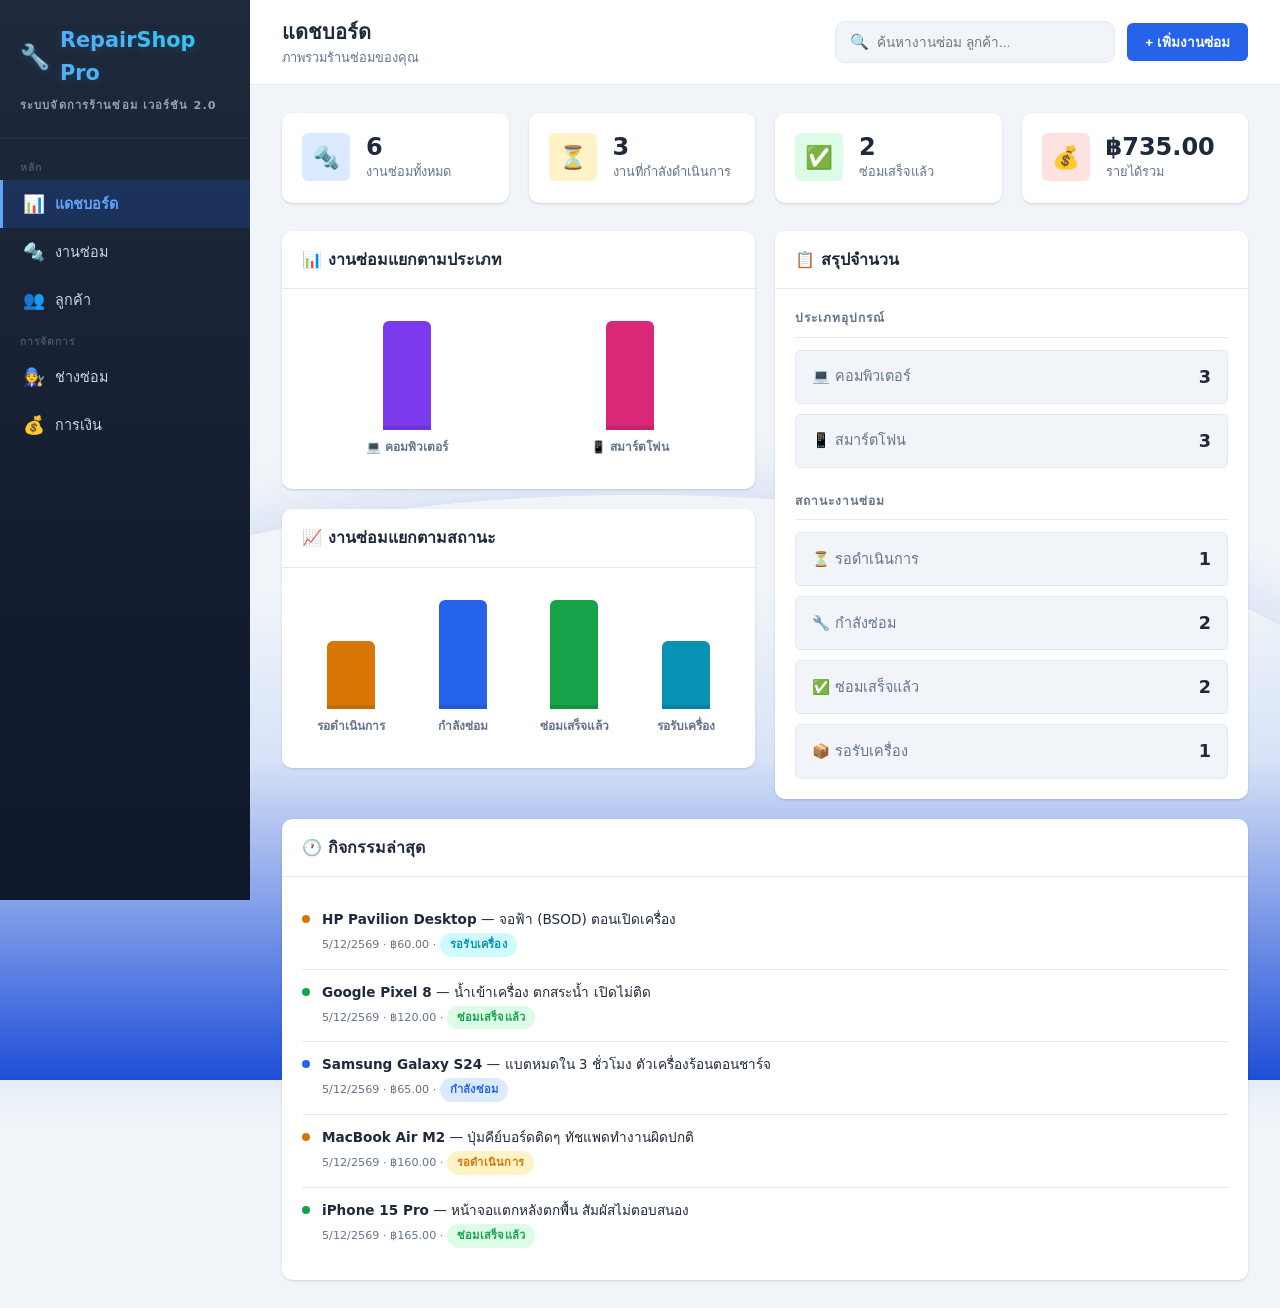
==== commit b8f410f2: "Update index.html" ====
--- a/index.html
+++ b/index.html
@@ -3,7 +3,7 @@
 <head>
     <meta charset="UTF-8">
     <meta name="viewport" content="width=device-width, initial-scale=1.0">
-    <title>RepairShop Pro — Computer & Smartphone Repair Management</title>
+    <title>RepairShop Pro — ระบบจัดการร้านซ่อมคอมพิวเตอร์และสมาร์ตโฟน</title>
     <link rel="stylesheet" href="style.css">
 </head>
 <body>
@@ -14,25 +14,25 @@
     <aside class="sidebar" id="sidebar">
         <div class="sidebar-brand">
             <h1><span class="icon">🔧</span> RepairShop Pro</h1>
-            <p>Management System v2.0</p>
+            <p>ระบบจัดการร้านซ่อม เวอร์ชัน 2.0</p>
         </div>
         <nav>
-            <div class="nav-section">Main</div>
+            <div class="nav-section">หลัก</div>
             <div class="nav-item active" data-page="dashboard">
-                <span class="icon">📊</span> Dashboard
+                <span class="icon">📊</span> แดชบอร์ด
             </div>
             <div class="nav-item" data-page="repairs">
-                <span class="icon">🔩</span> Repairs
+                <span class="icon">🔩</span> งานซ่อม
             </div>
             <div class="nav-item" data-page="customers">
-                <span class="icon">👥</span> Customers
-            </div>
-            <div class="nav-section">Management</div>
+                <span class="icon">👥</span> ลูกค้า
+            </div>
+            <div class="nav-section">การจัดการ</div>
             <div class="nav-item" data-page="technicians">
-                <span class="icon">🧑‍🔧</span> Technicians
+                <span class="icon">🧑‍🔧</span> ช่างซ่อม
             </div>
             <div class="nav-item" data-page="billing">
-                <span class="icon">💰</span> Billing
+                <span class="icon">💰</span> การเงิน
             </div>
         </nav>
     </aside>
@@ -42,15 +42,15 @@
         <!-- TOP BAR -->
         <header class="topbar">
             <div class="topbar-left">
-                <h2 id="pageTitle">Dashboard</h2>
-                <p id="pageSubtitle">Overview of your repair shop</p>
+                <h2 id="pageTitle">แดชบอร์ด</h2>
+                <p id="pageSubtitle">ภาพรวมร้านซ่อมของคุณ</p>
             </div>
             <div class="topbar-right">
                 <div class="search-box">
                     <span class="icon">🔍</span>
-                    <input type="text" id="globalSearch" placeholder="Search repairs, customers...">
-                </div>
-                <button class="btn btn-primary" id="addNewBtn">+ New Repair</button>
+                    <input type="text" id="globalSearch" placeholder="ค้นหางานซ่อม ลูกค้า...">
+                </div>
+                <button class="btn btn-primary" id="addNewBtn">+ เพิ่มงานซ่อม</button>
             </div>
         </header>
 
@@ -67,18 +67,18 @@
                     <!-- ฝั่งซ้าย: กราฟ Type อยู่บน Status -->
                     <div style="display:flex; flex-direction:column; gap:20px;">
                         <div class="card">
-                            <div class="card-header"><h3>📊 Repairs by Type</h3></div>
+                            <div class="card-header"><h3>📊 งานซ่อมแยกตามประเภท</h3></div>
                             <div class="card-body"><div class="chart-bars" id="typeChart"></div></div>
                         </div>
                         <div class="card">
-                            <div class="card-header"><h3>📈 Repairs by Status</h3></div>
+                            <div class="card-header"><h3>📈 งานซ่อมแยกตามสถานะ</h3></div>
                             <div class="card-body"><div class="chart-bars" id="statusChart"></div></div>
                         </div>
                     </div>
 
                     <!-- ฝั่งขวา: สรุปจำนวนอุปกรณ์และสถานะ -->
                     <div class="card" style="display: flex; flex-direction: column;">
-                        <div class="card-header"><h3>📋 Summary Counts</h3></div>
+                        <div class="card-header"><h3>📋 สรุปจำนวน</h3></div>
                         <!-- เพิ่ม id="summaryCounts" ตรงนี้เพื่อให้ app.js ดึงข้อมูลมาแสดง -->
                         <div class="card-body" id="summaryCounts" style="flex-grow: 1;">
                             <!-- ข้อมูลจะถูกโหลดผ่าน JavaScript -->
@@ -88,7 +88,7 @@
                 </div>
                 
                 <div class="card" style="margin-top:20px;">
-                    <div class="card-header"><h3>🕐 Recent Activity</h3></div>
+                    <div class="card-header"><h3>🕐 กิจกรรมล่าสุด</h3></div>
                     <div class="card-body"><div class="activity-list" id="recentActivity"></div></div>
                 </div>
             </div>
@@ -98,23 +98,23 @@
                 <div style="display:flex; gap:12px; margin-bottom:18px; flex-wrap:wrap; align-items:center;">
                     <div class="select-wrapper">
                         <select id="filterStatus" class="custom-select">
-                            <option value="">📋 All Statuses</option>
-                            <option value="Pending">⏳ Pending</option>
-                            <option value="In Progress">🔧 In Progress</option>
-                            <option value="Completed">✅ Completed</option>
-                            <option value="Ready for Pickup">📦 Ready for Pickup</option>
-                            <option value="Cancelled">❌ Cancelled</option>
+                            <option value="">📋 ทุกสถานะ</option>
+                            <option value="Pending">⏳ รอดำเนินการ</option>
+                            <option value="In Progress">🔧 กำลังซ่อม</option>
+                            <option value="Completed">✅ ซ่อมเสร็จแล้ว</option>
+                            <option value="Ready for Pickup">📦 รอรับเครื่อง</option>
+                            <option value="Cancelled">❌ ยกเลิก</option>
                         </select>
                     </div>
 
                     <div class="select-wrapper">
                         <select id="filterType" class="custom-select">
-                            <option value="">⚙️ All Types</option>
-                            <option value="Computer">💻 Computer</option>
-                            <option value="Smartphone">📱 Smartphone</option>
+                            <option value="">⚙️ ทุกประเภท</option>
+                            <option value="Computer">💻 คอมพิวเตอร์</option>
+                            <option value="Smartphone">📱 สมาร์ตโฟน</option>
                         </select>
                     </div>
-                    <button class="btn btn-primary" onclick="openRepairModal()">+ New Repair</button>
+                    <button class="btn btn-primary" onclick="openRepairModal()">+ เพิ่มงานซ่อม</button>
                 </div>
                 <div class="card">
                     <div class="card-body">
@@ -122,15 +122,15 @@
                             <table>
                                 <thead>
                                     <tr>
-                                        <th>ID</th>
-                                        <th>Customer</th>
-                                        <th>Device</th>
-                                        <th>Type</th>
-                                        <th>Issue</th>
-                                        <th>Status</th>
-                                        <th>Cost</th>
-                                        <th>Date</th>
-                                        <th>Actions</th>
+                                        <th>รหัส</th>
+                                        <th>ลูกค้า</th>
+                                        <th>อุปกรณ์</th>
+                                        <th>ประเภท</th>
+                                        <th>อาการเสีย</th>
+                                        <th>สถานะ</th>
+                                        <th>ค่าซ่อม</th>
+                                        <th>วันที่</th>
+                                        <th>จัดการ</th>
                                     </tr>
                                 </thead>
                                 <tbody id="repairsTable"></tbody>
@@ -138,8 +138,8 @@
                         </div>
                         <div class="empty-state" id="repairsEmpty" style="display:none;">
                             <div class="icon">🔩</div>
-                            <h4>No repairs yet</h4>
-                            <p>Click "New Repair" to add the first repair job.</p>
+                            <h4>ยังไม่มีงานซ่อม</h4>
+                            <p>คลิกปุ่ม "เพิ่มงานซ่อม" เพื่อเพิ่มงานซ่อมรายการแรก</p>
                         </div>
                     </div>
                 </div>
@@ -148,20 +148,20 @@
             <!-- ════════════ CUSTOMERS PAGE ════════════ -->
             <div class="page" id="page-customers">
                 <div style="display:flex; gap:10px; margin-bottom:18px;">
-                    <button class="btn btn-primary" onclick="openCustomerModal()">+ New Customer</button>
+                    <button class="btn btn-primary" onclick="openCustomerModal()">+ เพิ่มลูกค้า</button>
                 </div>
                 <div class="card">
                     <div class="card-body">
                         <div class="table-wrap">
                             <table>
-                                <thead><tr><th>ID</th><th>Name</th><th>Email</th><th>Phone</th><th>Total Repairs</th><th>Total Spent</th><th>Actions</th></tr></thead>
+                                <thead><tr><th>รหัส</th><th>ชื่อ-นามสกุล</th><th>อีเมล</th><th>เบอร์โทรศัพท์</th><th>จำนวนงานซ่อม</th><th>ยอดใช้จ่ายรวม</th><th>จัดการ</th></tr></thead>
                                 <tbody id="customersTable"></tbody>
                             </table>
                         </div>
                         <div class="empty-state" id="customersEmpty" style="display:none;">
                             <div class="icon">👥</div>
-                            <h4>No customers yet</h4>
-                            <p>Add your first customer to get started.</p>
+                            <h4>ยังไม่มีข้อมูลลูกค้า</h4>
+                            <p>เพิ่มลูกค้ารายแรกเพื่อเริ่มต้นใช้งาน</p>
                         </div>
                     </div>
                 </div>
@@ -170,20 +170,20 @@
             <!-- ════════════ TECHNICIANS PAGE ════════════ -->
             <div class="page" id="page-technicians">
                 <div style="display:flex; gap:10px; margin-bottom:18px;">
-                    <button class="btn btn-primary" onclick="openTechnicianModal()">+ New Technician</button>
+                    <button class="btn btn-primary" onclick="openTechnicianModal()">+ เพิ่มช่างซ่อม</button>
                 </div>
                 <div class="card">
                     <div class="card-body">
                         <div class="table-wrap">
                             <table>
-                                <thead><tr><th>ID</th><th>Name</th><th>Specialization</th><th>Active Repairs</th><th>Completed</th><th>Rating</th><th>Actions</th></tr></thead>
+                                <thead><tr><th>รหัส</th><th>ชื่อ-นามสกุล</th><th>ความเชี่ยวชาญ</th><th>งานที่กำลังซ่อม</th><th>ซ่อมเสร็จแล้ว</th><th>คะแนน</th><th>จัดการ</th></tr></thead>
                                 <tbody id="techniciansTable"></tbody>
                             </table>
                         </div>
                         <div class="empty-state" id="techniciansEmpty" style="display:none;">
                             <div class="icon">🧑‍🔧</div>
-                            <h4>No technicians yet</h4>
-                            <p>Add technicians to assign them to repair jobs.</p>
+                            <h4>ยังไม่มีข้อมูลช่างซ่อม</h4>
+                            <p>เพิ่มช่างซ่อมเพื่อมอบหมายงานซ่อม</p>
                         </div>
                     </div>
                 </div>
@@ -193,18 +193,18 @@
             <div class="page" id="page-billing">
                 <div class="stats-grid" id="billingStats"></div>
                 <div class="card">
-                    <div class="card-header"><h3>💰 Invoices</h3></div>
+                    <div class="card-header"><h3>💰 ใบแจ้งหนี้</h3></div>
                     <div class="card-body">
                         <div class="table-wrap">
                             <table>
-                                <thead><tr><th>Invoice #</th><th>Customer</th><th>Repair</th><th>Parts</th><th>Labor</th><th>Tax</th><th>Total</th><th>Status</th></tr></thead>
+                                <thead><tr><th>เลขที่ใบแจ้งหนี้</th><th>ลูกค้า</th><th>งานซ่อม</th><th>ค่าอะไหล่</th><th>ค่าแรง</th><th>ภาษี</th><th>รวม</th><th>สถานะ</th></tr></thead>
                                 <tbody id="billingTable"></tbody>
                             </table>
                         </div>
                         <div class="empty-state" id="billingEmpty" style="display:none;">
                             <div class="icon">💰</div>
-                            <h4>No invoices yet</h4>
-                            <p>Invoices are generated when repairs are completed.</p>
+                            <h4>ยังไม่มีใบแจ้งหนี้</h4>
+                            <p>ใบแจ้งหนี้จะถูกสร้างอัตโนมัติเมื่องานซ่อมเสร็จสิ้น</p>
                         </div>
                     </div>
                 </div>
@@ -221,84 +221,84 @@
 <div class="modal-overlay" id="repairModal">
     <div class="modal">
         <div class="modal-header">
-            <h3 id="repairModalTitle">New Repair</h3>
+            <h3 id="repairModalTitle">เพิ่มงานซ่อม</h3>
             <button class="modal-close" onclick="closeModal('repairModal')">&times;</button>
         </div>
         <div class="modal-body">
             <form id="repairForm" class="form-grid" onsubmit="saveRepair(event)">
                 <input type="hidden" id="repairId">
                 <div class="form-group">
-                    <label>Device Type *</label>
+                    <label>ประเภทอุปกรณ์ *</label>
                     <select id="repairDeviceType" required onchange="toggleDeviceFields()">
-                        <option value="">Select type...</option>
-                        <option value="Computer">Computer</option>
-                        <option value="Smartphone">Smartphone</option>
-                    </select>
-                </div>
-                <div class="form-group">
-                    <label>Customer *</label>
+                        <option value="">เลือกประเภท...</option>
+                        <option value="Computer">คอมพิวเตอร์</option>
+                        <option value="Smartphone">สมาร์ตโฟน</option>
+                    </select>
+                </div>
+                <div class="form-group">
+                    <label>ลูกค้า *</label>
                     <select id="repairCustomer" required></select>
                 </div>
                 <div class="form-group">
-                    <label>Technician</label>
+                    <label>ช่างผู้รับผิดชอบ</label>
                     <select id="repairTechnician">
-                        <option value="">Unassigned</option>
-                    </select>
-                </div>
-                <div class="form-group">
-                    <label>Device Name *</label>
-                    <input type="text" id="repairDeviceName" placeholder="e.g. Dell XPS 15" required>
+                        <option value="">ยังไม่มอบหมาย</option>
+                    </select>
+                </div>
+                <div class="form-group">
+                    <label>ชื่ออุปกรณ์ *</label>
+                    <input type="text" id="repairDeviceName" placeholder="เช่น Dell XPS 15" required>
                 </div>
                 <div class="form-group" id="computerSpecGroup">
-                    <label>OS / Platform</label>
-                    <input type="text" id="repairOS" placeholder="e.g. Windows 11, macOS">
+                    <label>ระบบปฏิบัติการ / แพลตฟอร์ม</label>
+                    <input type="text" id="repairOS" placeholder="เช่น Windows 11, macOS">
                 </div>
                 <div class="form-group" id="phoneSpecGroup">
-                    <label>Operating System</label>
+                    <label>ระบบปฏิบัติการมือถือ</label>
                     <select id="repairPhoneOS">
-                        <option value="">Select OS...</option>
+                        <option value="">เลือกระบบปฏิบัติการ...</option>
                         <option value="iOS">iOS</option>
                         <option value="Android">Android</option>
                         <option value="HarmonyOS">HarmonyOS</option>
                     </select>
                 </div>
                 <div class="form-group full">
-                    <label>Issue Description *</label>
-                    <textarea id="repairIssue" placeholder="Describe the problem..." required></textarea>
-                </div>
-                <div class="form-group">
-                    <label>Status</label>
+                    <label>อาการเสีย *</label>
+                    <textarea id="repairIssue" placeholder="อธิบายอาการเสีย..." required></textarea>
+                </div>
+                <div class="form-group">
+                    <label>สถานะ</label>
                     <select id="repairStatus">
-                        <option value="Pending">Pending</option>
-                        <option value="In Progress">In Progress</option>
-                        <option value="Completed">Completed</option>
-                        <option value="Ready for Pickup">Ready for Pickup</option>
-                        <option value="Cancelled">Cancelled</option>
-                    </select>
-                </div>
-                <div class="form-group">
-                    <label>Parts Cost ($)</label>
+                        <option value="Pending">รอดำเนินการ</option>
+                        <option value="In Progress">กำลังซ่อม</option>
+                        <option value="Completed">ซ่อมเสร็จแล้ว</option>
+                        <option value="Ready for Pickup">รอรับเครื่อง</option>
+                        <option value="Cancelled">ยกเลิก</option>
+                    </select>
+                </div>
+                <div class="form-group">
+                    <label>ค่าอะไหล่ (บาท)</label>
                     <input type="number" id="repairPartsCost" min="0" step="0.01" value="0">
                 </div>
                 <div class="form-group">
-                    <label>Labor Hours</label>
+                    <label>ชั่วโมงงานซ่อม</label>
                     <input type="number" id="repairLaborHours" min="0" step="0.5" value="1">
                 </div>
                 <div class="form-group">
-                    <label>Priority</label>
+                    <label>ความสำคัญ</label>
                     <select id="repairPriority">
-                        <option value="Normal">Normal</option>
-                        <option value="High">High</option>
-                        <option value="Urgent">Urgent</option>
+                        <option value="Normal">ปกติ</option>
+                        <option value="High">สูง</option>
+                        <option value="Urgent">ด่วนมาก</option>
                     </select>
                 </div>
                 <div class="form-group full">
-                    <label>Additional Notes</label>
-                    <textarea id="repairNotes" placeholder="Any extra notes..."></textarea>
+                    <label>บันทึกเพิ่มเติม</label>
+                    <textarea id="repairNotes" placeholder="หมายเหตุอื่น ๆ..."></textarea>
                 </div>
                 <div class="form-actions">
-                    <button type="button" class="btn btn-outline" onclick="closeModal('repairModal')">Cancel</button>
-                    <button type="submit" class="btn btn-primary">Save Repair</button>
+                    <button type="button" class="btn btn-outline" onclick="closeModal('repairModal')">ยกเลิก</button>
+                    <button type="submit" class="btn btn-primary">บันทึกงานซ่อม</button>
                 </div>
             </form>
         </div>
@@ -309,31 +309,31 @@
 <div class="modal-overlay" id="customerModal">
     <div class="modal">
         <div class="modal-header">
-            <h3 id="customerModalTitle">New Customer</h3>
+            <h3 id="customerModalTitle">เพิ่มลูกค้า</h3>
             <button class="modal-close" onclick="closeModal('customerModal')">&times;</button>
         </div>
         <div class="modal-body">
             <form id="customerForm" class="form-grid" onsubmit="saveCustomer(event)">
                 <input type="hidden" id="customerId">
                 <div class="form-group">
-                    <label>Full Name *</label>
-                    <input type="text" id="customerName" placeholder="John Doe" required>
-                </div>
-                <div class="form-group">
-                    <label>Email *</label>
+                    <label>ชื่อ-นามสกุล *</label>
+                    <input type="text" id="customerName" placeholder="ชื่อ นามสกุล" required>
+                </div>
+                <div class="form-group">
+                    <label>อีเมล *</label>
                     <input type="email" id="customerEmail" placeholder="john@email.com" required>
                 </div>
                 <div class="form-group">
-                    <label>Phone *</label>
-                    <input type="tel" id="customerPhone" placeholder="+1 234 567 890" required>
-                </div>
-                <div class="form-group">
-                    <label>Address</label>
-                    <input type="text" id="customerAddress" placeholder="123 Main St, City">
+                    <label>เบอร์โทรศัพท์ *</label>
+                    <input type="tel" id="customerPhone" placeholder="081-234-5678" required>
+                </div>
+                <div class="form-group">
+                    <label>ที่อยู่</label>
+                    <input type="text" id="customerAddress" placeholder="123 ถนนหลัก เมือง">
                 </div>
                 <div class="form-actions">
-                    <button type="button" class="btn btn-outline" onclick="closeModal('customerModal')">Cancel</button>
-                    <button type="submit" class="btn btn-primary">Save Customer</button>
+                    <button type="button" class="btn btn-outline" onclick="closeModal('customerModal')">ยกเลิก</button>
+                    <button type="submit" class="btn btn-primary">บันทึกข้อมูลลูกค้า</button>
                 </div>
             </form>
         </div>
@@ -344,42 +344,42 @@
 <div class="modal-overlay" id="technicianModal">
     <div class="modal">
         <div class="modal-header">
-            <h3 id="techModalTitle">New Technician</h3>
+            <h3 id="techModalTitle">เพิ่มช่างซ่อม</h3>
             <button class="modal-close" onclick="closeModal('technicianModal')">&times;</button>
         </div>
         <div class="modal-body">
             <form id="technicianForm" class="form-grid" onsubmit="saveTechnician(event)">
                 <input type="hidden" id="technicianId">
                 <div class="form-group">
-                    <label>Full Name *</label>
-                    <input type="text" id="techName" placeholder="Jane Smith" required>
-                </div>
-                <div class="form-group">
-                    <label>Specialization *</label>
+                    <label>ชื่อ-นามสกุล *</label>
+                    <input type="text" id="techName" placeholder="ชื่อ นามสกุล" required>
+                </div>
+                <div class="form-group">
+                    <label>ความเชี่ยวชาญ *</label>
                     <select id="techSpecialization" required>
-                        <option value="">Select...</option>
-                        <option value="Computer Hardware">Computer Hardware</option>
-                        <option value="Computer Software">Computer Software</option>
-                        <option value="Smartphone Hardware">Smartphone Hardware</option>
-                        <option value="Smartphone Software">Smartphone Software</option>
-                        <option value="General">General</option>
-                    </select>
-                </div>
-                <div class="form-group">
-                    <label>Phone</label>
-                    <input type="tel" id="techPhone" placeholder="+1 234 567 890">
-                </div>
-                <div class="form-group">
-                    <label>Hourly Rate ($)</label>
+                        <option value="">เลือก...</option>
+                        <option value="Computer Hardware">ฮาร์ดแวร์คอมพิวเตอร์</option>
+                        <option value="Computer Software">ซอฟต์แวร์คอมพิวเตอร์</option>
+                        <option value="Smartphone Hardware">ฮาร์ดแวร์สมาร์ตโฟน</option>
+                        <option value="Smartphone Software">ซอฟต์แวร์สมาร์ตโฟน</option>
+                        <option value="General">ทั่วไป</option>
+                    </select>
+                </div>
+                <div class="form-group">
+                    <label>เบอร์โทรศัพท์</label>
+                    <input type="tel" id="techPhone" placeholder="081-234-5678">
+                </div>
+                <div class="form-group">
+                    <label>ค่าแรงต่อชั่วโมง (บาท)</label>
                     <input type="number" id="techRate" min="0" step="0.5" value="25">
                 </div>
                 <div class="form-group full">
-                    <label>Skills (comma-separated)</label>
-                    <input type="text" id="techSkills" placeholder="e.g. Soldering, Diagnostics, Screen replacement">
+                    <label>ทักษะ (คั่นด้วยเครื่องหมายจุลภาค)</label>
+                    <input type="text" id="techSkills" placeholder="เช่น บัดกรี, วินิจฉัยปัญหา, เปลี่ยนหน้าจอ">
                 </div>
                 <div class="form-actions">
-                    <button type="button" class="btn btn-outline" onclick="closeModal('technicianModal')">Cancel</button>
-                    <button type="submit" class="btn btn-primary">Save Technician</button>
+                    <button type="button" class="btn btn-outline" onclick="closeModal('technicianModal')">ยกเลิก</button>
+                    <button type="submit" class="btn btn-primary">บันทึกข้อมูลช่างซ่อม</button>
                 </div>
             </form>
         </div>
@@ -390,7 +390,7 @@
 <div class="modal-overlay" id="detailModal">
     <div class="modal">
         <div class="modal-header">
-            <h3>Repair Details</h3>
+            <h3>รายละเอียดงานซ่อม</h3>
             <button class="modal-close" onclick="closeModal('detailModal')">&times;</button>
         </div>
         <div class="modal-body" id="detailContent"></div>
--- a/style.css
+++ b/style.css
@@ -703,6 +703,80 @@
     font-size: 0.85rem;
 }
 
+
+/* ═════════════════════════════════════════════════════════════ */
+/* ───────── CUSTOM BACKGROUND CURVE & PARTICLES (MODERN) ───────── */
+/* ═════════════════════════════════════════════════════════════ */
+
+/* ป้องกันไม่ให้เกิด Scrollbar แนวนอน */
+body {
+    overflow-x: hidden;
+}
+
+/* สร้างพื้นหลังโค้งที่ด้านล่าง ให้ดูโมเดิร์นและสมูท (Dark Gradient) */
+body::before {
+    content: '';
+    position: fixed;
+    bottom: -20vh; 
+    left: -10vw;
+    width: 120vw;
+    height: 65vh;
+    
+    /* 
+       ไล่สี Gradient โมเดิร์น: 
+       เริ่มจากสีน้ำเงินเข้มสุดด้านล่าง (primary-dark)
+       -> ค่อยๆ จางลงเป็นสีฟ้าโปร่งใสที่ระยะ 55%
+       -> กลืนเนียนสนิทไปกับสีพื้นหลังเดิม (bg) ที่ระยะ 85% ขึ้นไป
+    */
+    background: linear-gradient(
+        to top, 
+        var(--primary-dark) 0%, 
+        rgba(37, 99, 235, 0.12) 55%, 
+        var(--bg) 85%
+    );
+    
+    /* สร้างความโค้งมนที่ขอบบน */
+    border-radius: 50% 50% 0 0;
+    
+    /* เพิ่มเงาเรืองแสง (Glow Effect) บางๆ สีน้ำเงินเข้มรอบๆ วงโค้ง ให้มิติที่ดูลึกและหรูหรา */
+    box-shadow: 0 -10px 60px rgba(29, 78, 216, 0.15);
+    
+    z-index: -1; 
+    pointer-events: none; 
+}
+
+/* สไตล์ของละอองเมาส์ (ปรับให้ดูมีแสงฟุ้งเรืองแสงแบบพรีเมียม) */
+.cursor-particle {
+    position: fixed;
+    width: 12px;
+    height: 12px;
+    border-radius: 50%;
+    pointer-events: none;
+    z-index: 9999;
+    
+    /* เอฟเฟกต์เบลอและแสงฟุ้ง */
+    filter: blur(2px);
+    box-shadow: 0 0 10px currentColor; /* ให้ฟุ้งแสงสีเดียวกับตัวละออง */
+    
+    opacity: 0.7;
+    transform: translate(-50%, -50%);
+    animation: floatFadeModern 1s cubic-bezier(0.175, 0.885, 0.32, 1.275) forwards; 
+}
+
+/* อนิเมชั่นละอองที่เด้งและจางหายอย่างนุ่มนวล */
+@keyframes floatFadeModern {
+    0% { 
+        opacity: 0.8; 
+        transform: translate(-50%, -50%) scale(1); 
+    }
+    100% { 
+        opacity: 0; 
+        /* ดึงค่าพิกัดจาก JavaScript มาใช้ */
+        transform: translate(calc(-50% + var(--dx)), calc(-50% + var(--dy))) scale(0.1); 
+    }
+}
+
+
 /* ═════════════════════════════════════════════════════════════ */
 /* ───────── RESPONSIVE (ปรับหน้าจอให้ยืดหยุ่นทุกอุปกรณ์) ───────── */
 /* ═════════════════════════════════════════════════════════════ */
